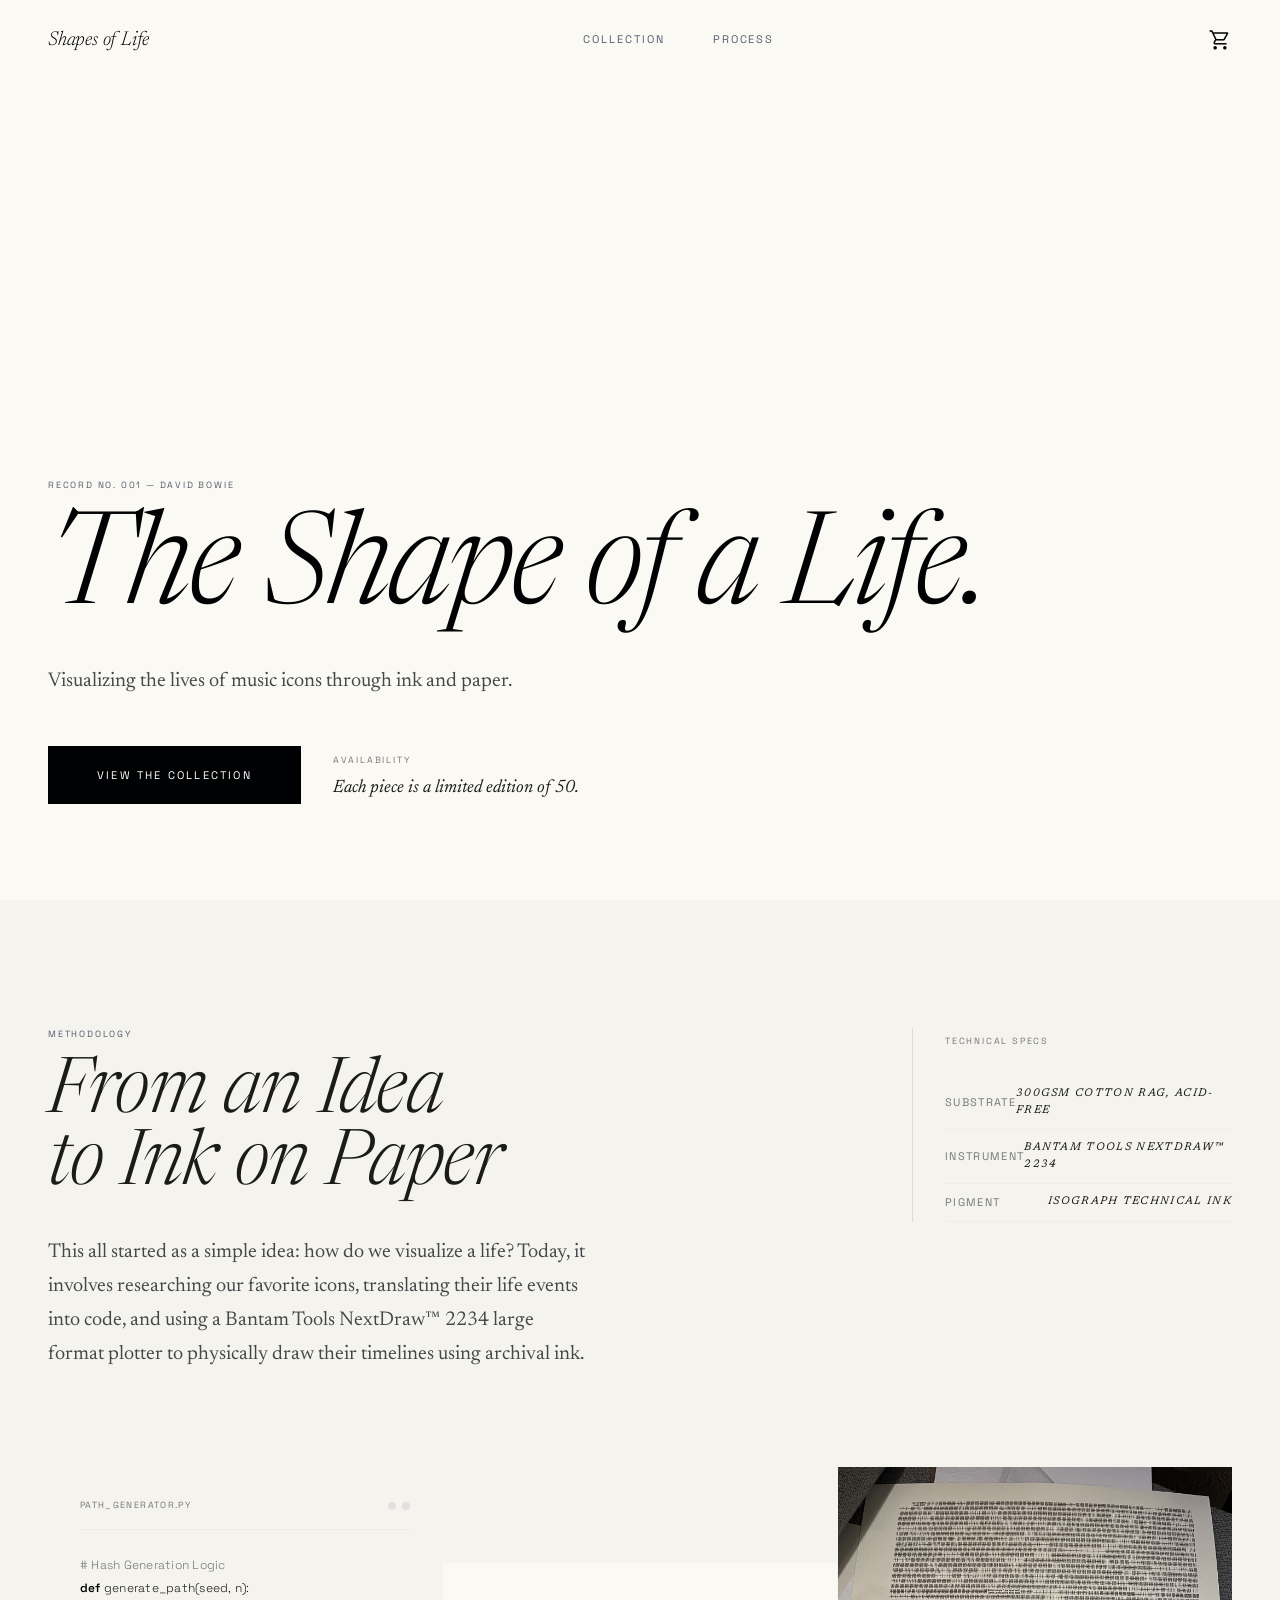
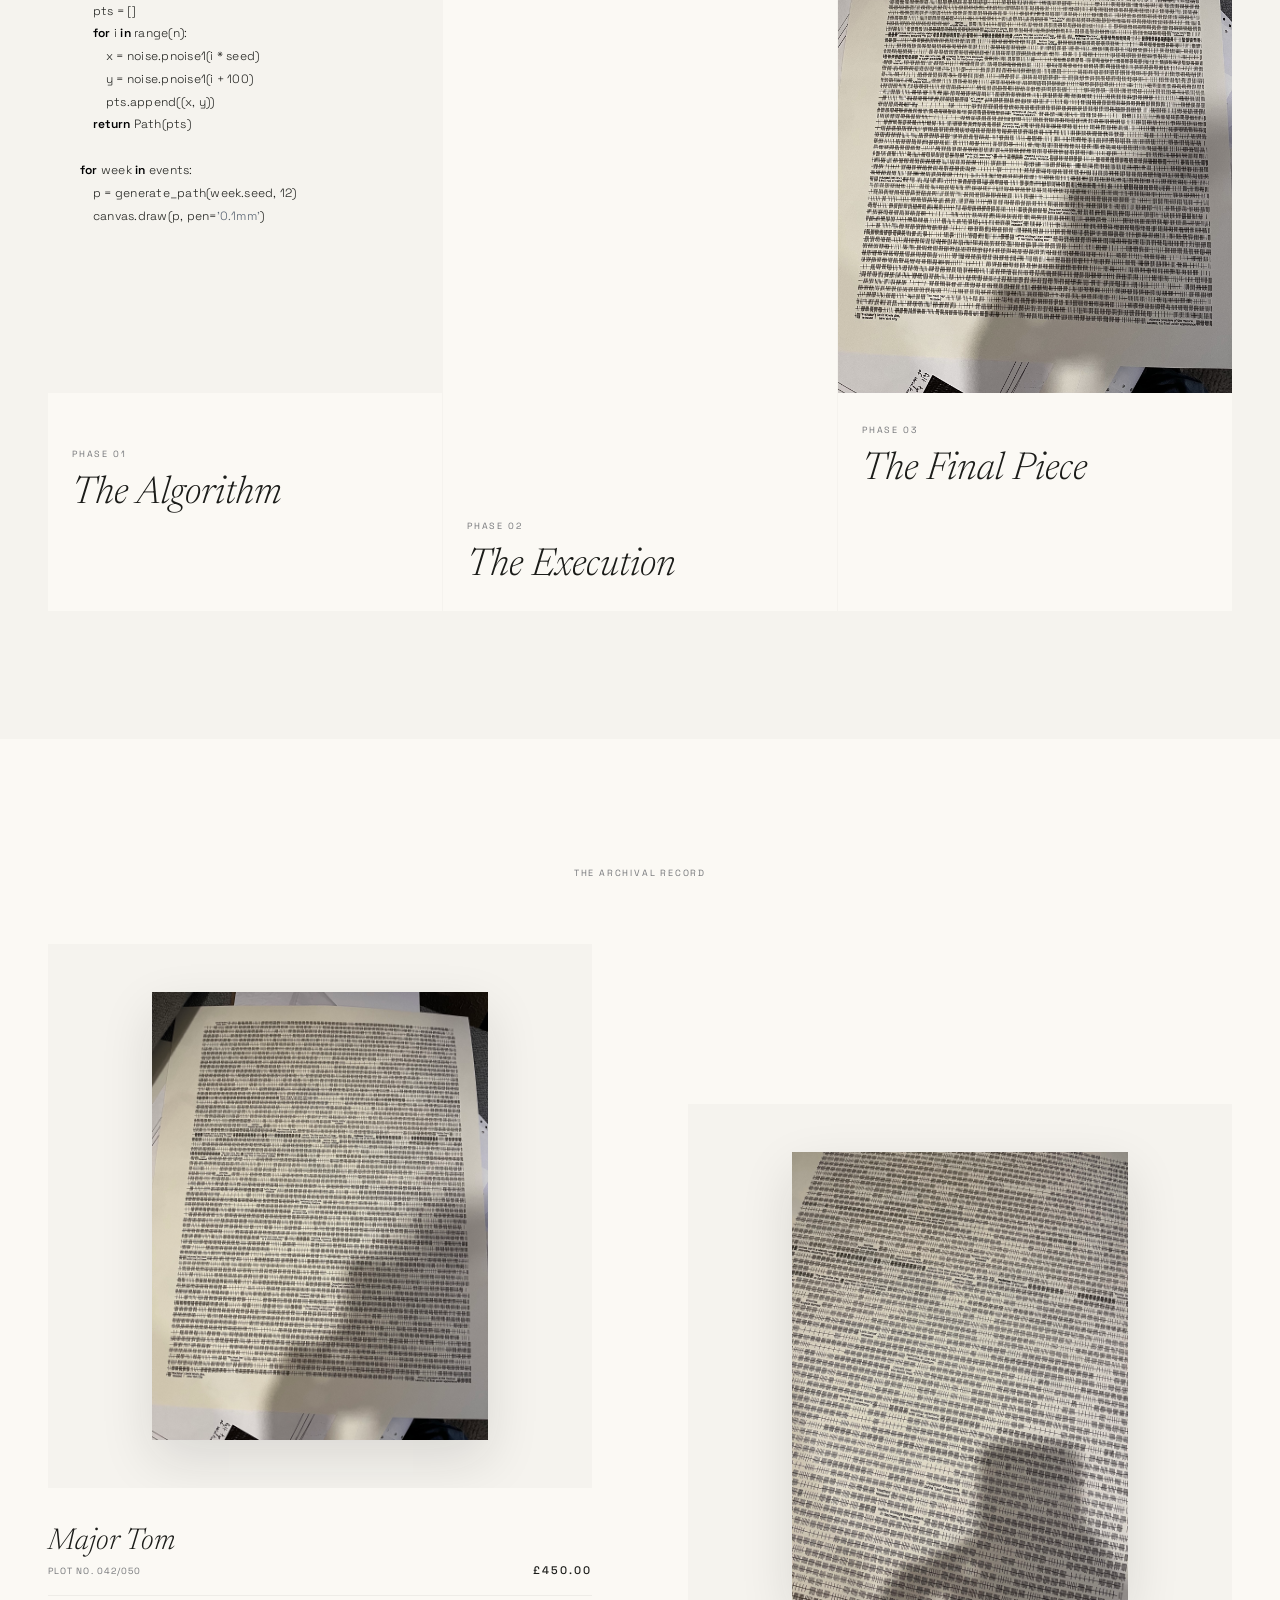
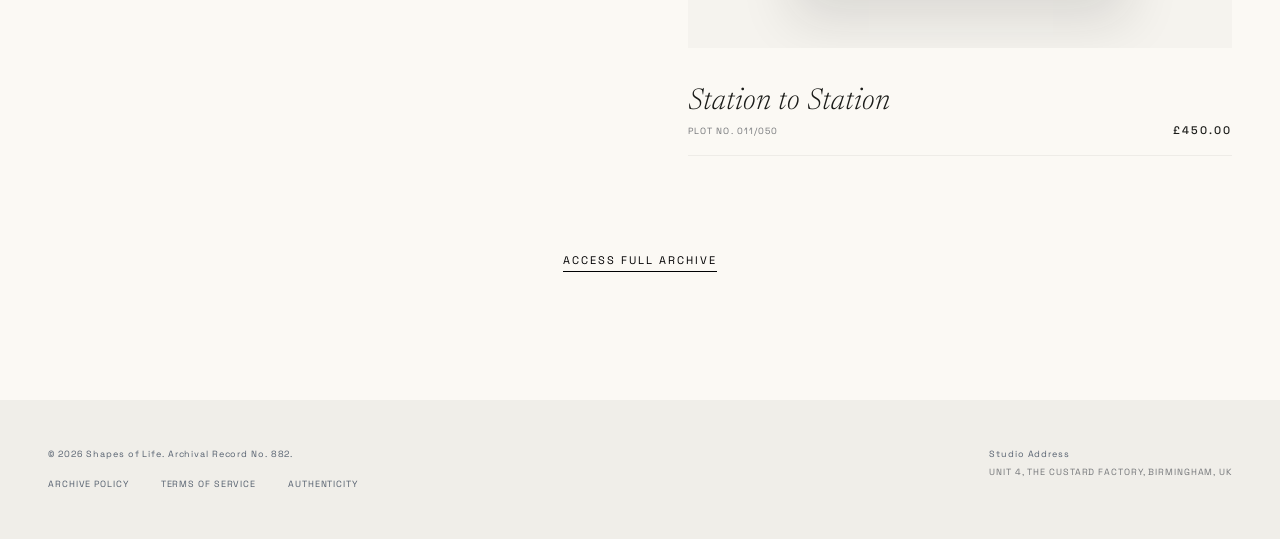
==== index.html @ 5cf831ca "Initial commit" ====
<!DOCTYPE html>
<html lang="en">

<head>
  <meta charset="UTF-8" />
  <meta name="viewport" content="width=device-width, initial-scale=1.0" />
  <title>Shapes of Life — Archival Pen Plotter Art</title>
  <meta name="description"
    content="Limited edition pen plotter art translating the lives of music icons into 29,000+ hand-plotted hash marks. David Bowie. Johnny Cash. And more." />
  <link rel="stylesheet" href="styles/index.css" />
  <style>
    /* ---- Hero ---- */
    .hero {
      position: relative;
      min-height: 100svh;
      display: flex;
      align-items: flex-end;
      overflow: hidden;
      padding-bottom: 6rem;
    }

    .hero__bg {
      position: absolute;
      inset: 0;
      z-index: 0;
    }

    .hero__bg img {
      width: 100%;
      height: 100%;
      object-fit: cover;
      object-position: center top;
      filter: grayscale(1) brightness(1.06);
      opacity: 0.88;
    }

    .hero__gradient {
      position: absolute;
      inset: 0;
      background: linear-gradient(to top, #fbf9f4 8%, rgba(251, 249, 244, 0.15) 60%, transparent 100%);
    }

    .hero__content {
      position: relative;
      z-index: 10;
      width: 100%;
      max-width: var(--max-width);
      margin: 0 auto;
      padding: 0 2rem;
    }

    @media (min-width: 768px) {
      .hero__content {
        padding: 0 3rem;
      }
    }

    .hero__kicker {
      color: var(--tint);
      margin-bottom: 1.5rem;
    }

    .hero__headline {
      color: var(--primary);
      width: 100%;
      margin-bottom: 2rem;
    }

    .hero__sub {
      max-width: 480px;
      margin-bottom: 3rem;
    }

    .hero__ctas {
      display: flex;
      flex-direction: column;
      gap: 2rem;
      align-items: flex-start;
    }

    @media (min-width: 640px) {
      .hero__ctas {
        flex-direction: row;
        align-items: center;
      }
    }

    .hero__availability .label-sm {
      color: var(--outline);
    }

    .hero__availability p {
      font-family: var(--font-headline);
      font-style: italic;
      font-size: 1.125rem;
      margin-top: 0.25rem;
    }

    /* ---- Process Section ---- */
    .process-section {
      padding: 8rem 2rem;
      background: var(--surface-low);
    }

    @media (min-width: 768px) {
      .process-section {
        padding: 8rem 3rem;
      }
    }

    .process-section__container {
      max-width: var(--max-width);
      margin: 0 auto;
    }

    .process-header {
      display: flex;
      flex-direction: column;
      gap: 3rem;
      margin-bottom: 6rem;
    }

    @media (min-width: 768px) {
      .process-header {
        flex-direction: row;
        justify-content: space-between;
        align-items: flex-start;
      }
    }

    .process-header__left {
      max-width: 540px;
    }

    .process-header__right {
      max-width: 320px;
      border-left: 1px solid rgba(117, 119, 122, 0.2);
      padding-left: 2rem;
    }

    .process-header__right .spec-table {
      margin-top: 1.5rem;
    }

    .process-phases {
      display: grid;
      grid-template-columns: 1fr;
      gap: 1px;
    }

    @media (min-width: 768px) {
      .process-phases {
        grid-template-columns: repeat(3, 1fr);
      }
    }

    .phase-card {
      background: var(--surface);
      overflow: hidden;
    }

    .phase-card:nth-child(2) {
      margin-top: 0;
    }

    @media (min-width: 768px) {
      .phase-card:nth-child(2) {
        margin-top: 6rem;
      }
    }

    .phase-card__img {
      aspect-ratio: 3 / 4;
      overflow: hidden;
    }

    .phase-card__img img {
      width: 100%;
      height: 100%;
      object-fit: cover;
      transition: transform 0.7s ease;
      filter: grayscale(1);
    }

    .phase-card:hover .phase-card__img img {
      transform: scale(1.04);
    }

    .phase-card__body {
      padding: 1.5rem;
    }

    /* ---- Gallery Teaser ---- */
    .gallery-section {
      padding: 8rem 2rem;
      background: var(--surface);
    }

    @media (min-width: 768px) {
      .gallery-section {
        padding: 8rem 3rem;
      }
    }

    .gallery-section__container {
      max-width: var(--max-width);
      margin: 0 auto;
      display: flex;
      flex-direction: column;
      align-items: center;
    }

    .gallery-kicker {
      color: var(--outline);
      margin-bottom: 4rem;
    }

    .gallery-grid {
      display: grid;
      grid-template-columns: 1fr;
      gap: 4rem;
      width: 100%;
    }

    @media (min-width: 768px) {
      .gallery-grid {
        grid-template-columns: repeat(2, 1fr);
        gap: 6rem;
      }
    }

    .gallery-item {
      display: flex;
      flex-direction: column;
      gap: 2rem;
    }

    .gallery-item:nth-child(2) {
      padding-top: 0;
    }

    @media (min-width: 768px) {
      .gallery-item:nth-child(2) {
        padding-top: 10rem;
      }
    }

    .gallery-item__matte {
      background: var(--surface-low);
      padding: 3rem;
      aspect-ratio: 1 / 1;
      display: flex;
      align-items: center;
      justify-content: center;
      overflow: hidden;
    }

    .gallery-item__matte img {
      max-width: 100%;
      max-height: 100%;
      object-fit: contain;
      box-shadow: 0 20px 50px rgba(27, 28, 25, 0.12);
      transition: transform 0.7s ease;
    }

    .gallery-item:hover .gallery-item__matte img {
      transform: scale(1.03);
    }

    .gallery-item__meta {
      display: flex;
      justify-content: space-between;
      align-items: flex-end;
      border-bottom: 1px solid rgba(117, 119, 122, 0.1);
      padding-bottom: 1rem;
    }

    .gallery-item__title {
      font-family: var(--font-headline);
      font-style: italic;
      font-size: 1.875rem;
      font-weight: 300;
    }

    .gallery-item__edition {
      font-family: var(--font-label);
      font-size: 0.5625rem;
      color: var(--outline);
      text-transform: uppercase;
      letter-spacing: 0.12em;
    }

    .gallery-cta {
      margin-top: 6rem;
    }
  </style>
</head>

<body>

  <!-- Navigation -->
  <nav class="nav" role="navigation" aria-label="Main navigation">
    <div class="nav__inner">
      <a href="index.html" class="nav__logo">Shapes of Life</a>
      <div class="nav__links">
        <a href="collection.html" class="nav__link">Collection</a>
        <a href="process.html" class="nav__link">Process</a>
      </div>
      <div class="nav__actions">
        <button class="nav__cart-btn" aria-label="Shopping cart">
          <span class="material-symbols-outlined">shopping_cart</span>
          <span class="nav__cart-count" aria-live="polite">0</span>
        </button>
        <button class="nav__hamburger" aria-label="Toggle menu" aria-expanded="false">
          <span></span><span></span><span></span>
        </button>
      </div>
    </div>
  </nav>

  <!-- Mobile Drawer -->
  <div class="nav__mobile-drawer" aria-hidden="true">
    <a href="collection.html" class="nav__link">Collection</a>
    <a href="process.html" class="nav__link">Process</a>
  </div>

  <main>

    <!-- HERO -->
    <section class="hero" aria-label="Hero">
      <div class="hero__bg">
        <video src="assets/videos/IMG_4499.mp4" autoplay loop muted playsinline
          style="width: 100%; height: 100%; object-fit: cover;"></video>
        <div class="hero__gradient"></div>
      </div>

      <div class="hero__content" data-fade>
        <p class="label-sm hero__kicker">Record No. 001 — David Bowie</p>
        <h1 class="display-lg hero__headline ink-bleed">
          The Shape of a Life.
        </h1>
        <p class="body-lg hero__sub">
          Visualizing the lives of music icons through ink and paper.
        </p>
        <div class="hero__ctas">
          <a href="collection.html" class="btn-primary">View the Collection</a>
          <div class="hero__availability">
            <span class="label-sm">Availability</span>
            <p>Each piece is a limited edition of 50.</p>
          </div>
        </div>
      </div>
    </section>

    <!-- PROCESS -->
    <section class="process-section archival-grid" aria-labelledby="process-heading">
      <div class="process-section__container">

        <div class="process-header">
          <div class="process-header__left" data-fade>
            <p class="label-sm" style="color:var(--tint);margin-bottom:1rem;">Methodology</p>
            <h2 id="process-heading" class="display-md" style="margin-bottom:2rem;">From an Idea<br />to Ink on Paper
            </h2>
            <p class="body-lg">
              This all started as a simple idea: how do we visualize a life? Today, it involves researching our favorite
              icons, translating their life events into code, and using a Bantam Tools NextDraw™ 2234 large format
              plotter to physically draw their timelines using archival ink.
            </p>
          </div>

          <div class="process-header__right" data-fade>
            <span class="label-sm" style="color:var(--outline);">Technical Specs</span>
            <ul class="spec-table">
              <li class="spec-row">
                <span class="spec-row__key">Substrate</span>
                <span class="spec-row__val" style="font-style:italic;font-family:var(--font-headline);">300gsm Cotton
                  Rag, Acid-Free</span>
              </li>
              <li class="spec-row">
                <span class="spec-row__key">Instrument</span>
                <span class="spec-row__val" style="font-style:italic;font-family:var(--font-headline);">Bantam Tools
                  NextDraw™ 2234</span>
              </li>
              <li class="spec-row">
                <span class="spec-row__key">Pigment</span>
                <span class="spec-row__val" style="font-style:italic;font-family:var(--font-headline);">Isograph
                  Technical Ink</span>
              </li>
            </ul>
          </div>
        </div>

        <!-- 3-phase staggered grid -->
        <div class="process-phases">
          <div class="phase-card" data-fade>
            <div class="phase-card__img code-block" style="border: none; margin-bottom: 1.5rem; height: auto; aspect-ratio: 3 / 4;">
              <div class="code-block__header">
                <span class="code-block__filename">path_generator.py</span>
                <div class="code-block__dots">
                  <div class="code-block__dot"></div>
                  <div class="code-block__dot"></div>
                </div>
              </div>
              <pre><span class="cm"># Hash Generation Logic</span>
<span class="kw">def</span> generate_path(seed, n):
    pts = []
    <span class="kw">for</span> i <span class="kw">in</span> range(n):
        x = noise.pnoise1(i * seed)
        y = noise.pnoise1(i + 100)
        pts.append((x, y))
    <span class="kw">return</span> Path(pts)

<span class="kw">for</span> week <span class="kw">in</span> events:
    p = generate_path(week.seed, 12)
    canvas.draw(p, pen=<span class="st">'0.1mm'</span>)</pre>
            </div>
            <div class="phase-card__body">
              <span class="label-sm" style="color:var(--outline);">Phase 01</span>
              <h3 class="headline" style="margin-top:0.5rem;">The Algorithm</h3>
            </div>
          </div>

          <div class="phase-card" data-fade>
            <div class="phase-card__img">
              <video src="assets/videos/IMG_4496.mp4" autoplay loop muted playsinline
                style="width: 100%; height: 100%; object-fit: cover;"></video>
            </div>
            <div class="phase-card__body">
              <span class="label-sm" style="color:var(--outline);">Phase 02</span>
              <h3 class="headline" style="margin-top:0.5rem;">The Execution</h3>
            </div>
          </div>

          <div class="phase-card" data-fade>
            <div class="phase-card__img">
              <img src="assets/images/IMG_4534.jpg" alt="Finished pen plotter artwork in a gallery setting"
                style="filter:grayscale(0.2);" />
            </div>
            <div class="phase-card__body">
              <span class="label-sm" style="color:var(--outline);">Phase 03</span>
              <h3 class="headline" style="margin-top:0.5rem;">The Final Piece</h3>
            </div>
          </div>
        </div>
      </div>
    </section>

    <!-- GALLERY TEASER -->
    <section class="gallery-section" id="collection" aria-labelledby="gallery-heading">
      <div class="gallery-section__container">
        <p class="label-sm gallery-kicker">The Archival Record</p>

        <div class="gallery-grid">
          <div class="gallery-item" data-fade>
            <a href="detail.html" class="gallery-item__matte">
              <img src="assets/images/IMG_4534.jpg" alt="David Bowie pen plot artwork — Major Tom edition" />
            </a>
            <div class="gallery-item__meta">
              <div>
                <h3 class="gallery-item__title">Major Tom</h3>
                <p class="gallery-item__edition">Plot No. 042/050</p>
              </div>
              <span class="label-md">£450.00</span>
            </div>
          </div>

          <div class="gallery-item" data-fade>
            <a href="detail.html" class="gallery-item__matte">
              <img src="assets/images/IMG_4536.jpg" alt="Johnny Cash pen plot artwork — Station to Station" />
            </a>
            <div class="gallery-item__meta">
              <div>
                <h3 class="gallery-item__title">Station to Station</h3>
                <p class="gallery-item__edition">Plot No. 011/050</p>
              </div>
              <span class="label-md">£450.00</span>
            </div>
          </div>
        </div>

        <a href="collection.html" class="btn-tertiary gallery-cta">Access Full Archive</a>
      </div>
    </section>

  </main>

  <!-- FOOTER -->
  <footer class="footer" role="contentinfo">
    <div>
      <p class="footer__copy">© 2026 Shapes of Life. Archival Record No. 882.</p>
      <div class="footer__links" style="margin-top:1rem;">
        <a href="#" class="footer__link">Archive Policy</a>
        <a href="#" class="footer__link">Terms of Service</a>
        <a href="#" class="footer__link">Authenticity</a>
      </div>
    </div>
    <div>
      <p class="footer__copy" style="margin-bottom:0.25rem;">Studio Address</p>
      <p class="footer__address">Unit 4, The Custard Factory, Birmingham, UK</p>
    </div>
  </footer>

  <script src="scripts/main.js"></script>
</body>

</html>
---- styles/index.css ----
/* ====================================================
   SHAPES OF LIFE — Design System
   "Archival Modern" by Stitch
   ==================================================== */

@import url('https://fonts.googleapis.com/css2?family=Newsreader:ital,opsz,wght@0,6..72,200..800;1,6..72,200..800&family=Space+Grotesk:wght@300..700&display=swap');
@import url('https://fonts.googleapis.com/css2?family=Material+Symbols+Outlined:wght,FILL@100..700,0..1&display=swap');

/* ---- Custom Properties (Design Tokens) ---- */
:root {
  /* Surfaces */
  --surface:               #fbf9f4;
  --surface-low:           #f5f3ee;
  --surface-container:     #f0eee9;
  --surface-container-high:#eae8e3;
  --surface-container-highest: #e4e2dd;
  --surface-dim:           #dbdad5;
  --surface-bright:        #fbf9f4;

  /* Ink */
  --primary:               #000102;
  --primary-container:     #111d29;
  --on-primary:            #ffffff;

  /* Secondary / Outline */
  --outline:               #75777a;
  --outline-variant:       #c5c6ca;
  --on-surface:            #1b1c19;
  --on-surface-variant:    #44474a;

  /* Accent / Tint */
  --tint:                  #545f6e;

  /* Error */
  --error:                 #ba1a1a;

  /* Typography */
  --font-headline: 'Newsreader', Georgia, serif;
  --font-label:    'Space Grotesk', monospace;

  /* Spacing */
  --max-width: 1440px;
  --nav-height: 80px;
}

/* ---- Reset ---- */
*, *::before, *::after {
  box-sizing: border-box;
  margin: 0;
  padding: 0;
}

html {
  -webkit-font-smoothing: antialiased;
  scroll-behavior: smooth;
}

body {
  background-color: var(--surface);
  color: var(--on-surface);
  font-family: var(--font-headline);
  font-size: 16px;
  line-height: 1.5;
}

img {
  display: block;
  max-width: 100%;
}

a {
  color: inherit;
  text-decoration: none;
}

button {
  font-family: inherit;
  cursor: pointer;
  border: none;
  background: none;
}

/* ---- Selection ---- */
::selection {
  background-color: var(--primary);
  color: var(--on-primary);
}

/* ---- Material Symbols ---- */
.material-symbols-outlined {
  font-variation-settings: 'FILL' 0, 'wght' 300, 'GRAD' 0, 'opsz' 24;
  vertical-align: middle;
}

/* ============================================================
   TYPOGRAPHY
   ============================================================ */

/* Headline scale — Newsreader */
.display-lg {
  font-family: var(--font-headline);
  font-style: italic;
  font-size: clamp(4rem, 10vw, 9rem);
  font-weight: 300;
  line-height: 0.9;
  letter-spacing: -0.02em;
}

.display-md {
  font-family: var(--font-headline);
  font-style: italic;
  font-size: clamp(3rem, 6vw, 5rem);
  font-weight: 300;
  line-height: 0.95;
  letter-spacing: -0.01em;
}

.display-sm {
  font-family: var(--font-headline);
  font-style: italic;
  font-size: clamp(2rem, 4vw, 3.5rem);
  font-weight: 300;
  line-height: 1.05;
}

.headline {
  font-family: var(--font-headline);
  font-style: italic;
  font-size: clamp(1.5rem, 3vw, 2.5rem);
  font-weight: 300;
  line-height: 1.1;
}

.body-lg {
  font-family: var(--font-headline);
  font-size: 1.25rem;
  line-height: 1.7;
  color: var(--on-surface-variant);
}

.body-md {
  font-family: var(--font-headline);
  font-size: 1rem;
  line-height: 1.65;
  color: var(--on-surface-variant);
}

/* Label scale — Space Grotesk */
.label-lg {
  font-family: var(--font-label);
  font-size: 0.75rem;
  text-transform: uppercase;
  letter-spacing: 0.15em;
  font-weight: 500;
}

.label-md {
  font-family: var(--font-label);
  font-size: 0.6875rem;
  text-transform: uppercase;
  letter-spacing: 0.18em;
  font-weight: 500;
}

.label-sm {
  font-family: var(--font-label);
  font-size: 0.5625rem;
  text-transform: uppercase;
  letter-spacing: 0.2em;
  font-weight: 400;
}

/* ============================================================
   LAYOUT UTILITIES
   ============================================================ */

.container {
  width: 100%;
  max-width: var(--max-width);
  margin-left: auto;
  margin-right: auto;
  padding-left: 2rem;
  padding-right: 2rem;
}

@media (min-width: 768px) {
  .container {
    padding-left: 3rem;
    padding-right: 3rem;
  }
}

.grid-12 {
  display: grid;
  grid-template-columns: repeat(12, 1fr);
  gap: 2rem;
}

/* ============================================================
   NAVIGATION
   ============================================================ */

.nav {
  position: fixed;
  top: 0;
  left: 0;
  right: 0;
  z-index: 100;
  background: rgba(251, 249, 244, 0.88);
  backdrop-filter: blur(24px);
  -webkit-backdrop-filter: blur(24px);
  height: var(--nav-height);
  display: flex;
  align-items: center;
}

.nav__inner {
  display: flex;
  align-items: center;
  justify-content: space-between;
  width: 100%;
  max-width: var(--max-width);
  margin: 0 auto;
  padding: 0 2rem;
}

@media (min-width: 768px) {
  .nav__inner { padding: 0 3rem; }
}

.nav__logo {
  font-family: var(--font-headline);
  font-style: italic;
  font-size: 1.25rem;
  font-weight: 300;
  color: var(--primary);
  letter-spacing: -0.01em;
}

.nav__links {
  display: none;
  align-items: center;
  gap: 3rem;
}

@media (min-width: 768px) {
  .nav__links { display: flex; }
}

.nav__link {
  font-family: var(--font-label);
  font-size: 0.6875rem;
  text-transform: uppercase;
  letter-spacing: 0.18em;
  color: var(--tint);
  transition: color 0.25s ease;
  padding-bottom: 2px;
}

.nav__link:hover,
.nav__link.is-active {
  color: var(--primary);
}

.nav__link.is-active {
  border-bottom: 1px solid var(--primary);
}

.nav__actions {
  display: flex;
  align-items: center;
  gap: 1.5rem;
}

.nav__cart-btn {
  color: var(--primary);
  display: flex;
  align-items: center;
  position: relative;
  transition: opacity 0.2s;
}

.nav__cart-btn:hover { opacity: 0.6; }

.nav__cart-count {
  position: absolute;
  top: -6px;
  right: -8px;
  background: var(--primary);
  color: var(--on-primary);
  font-family: var(--font-label);
  font-size: 0.5rem;
  letter-spacing: 0;
  width: 14px;
  height: 14px;
  border-radius: 50%;
  display: flex;
  align-items: center;
  justify-content: center;
  opacity: 0;
  transition: opacity 0.2s;
}

.nav__cart-count.is-visible { opacity: 1; }

/* Mobile hamburger */
.nav__hamburger {
  display: flex;
  flex-direction: column;
  gap: 5px;
  width: 22px;
  cursor: pointer;
}

.nav__hamburger span {
  display: block;
  height: 1px;
  background: var(--primary);
  transition: transform 0.3s, opacity 0.3s;
}

@media (min-width: 768px) {
  .nav__hamburger { display: none; }
}

.nav__hamburger.is-open span:nth-child(1) { transform: translateY(6px) rotate(45deg); }
.nav__hamburger.is-open span:nth-child(2) { opacity: 0; }
.nav__hamburger.is-open span:nth-child(3) { transform: translateY(-6px) rotate(-45deg); }

/* Mobile drawer */
.nav__mobile-drawer {
  position: fixed;
  top: var(--nav-height);
  left: 0;
  right: 0;
  background: var(--surface);
  padding: 2rem 2rem 3rem;
  display: none;
  flex-direction: column;
  gap: 2rem;
  z-index: 99;
  border-top: 1px solid rgba(197, 198, 202, 0.3);
}

.nav__mobile-drawer.is-open { display: flex; }

.nav__mobile-drawer .nav__link {
  font-size: 0.875rem;
  letter-spacing: 0.15em;
}

/* ============================================================
   BUTTONS
   ============================================================ */

/* Primary — solid ink */
.btn-primary {
  display: inline-flex;
  align-items: center;
  justify-content: center;
  background: var(--primary);
  color: var(--on-primary);
  font-family: var(--font-label);
  font-size: 0.6875rem;
  text-transform: uppercase;
  letter-spacing: 0.2em;
  padding: 1.25rem 3rem;
  border-radius: 0;
  transition: background 0.2s, opacity 0.2s;
  cursor: pointer;
  border: 1px solid transparent;
}

.btn-primary:hover { opacity: 0.88; }

/* Secondary — ghost */
.btn-secondary {
  display: inline-flex;
  align-items: center;
  justify-content: center;
  background: transparent;
  color: var(--primary);
  font-family: var(--font-label);
  font-size: 0.6875rem;
  text-transform: uppercase;
  letter-spacing: 0.2em;
  padding: 1.25rem 3rem;
  border-radius: 0;
  border: 1px solid rgba(197, 198, 202, 0.4);
  transition: border-color 0.25s;
  cursor: pointer;
}

.btn-secondary:hover { border-color: var(--primary); }

/* Tertiary — text underline */
.btn-tertiary {
  display: inline-flex;
  align-items: center;
  font-family: var(--font-label);
  font-size: 0.6875rem;
  text-transform: uppercase;
  letter-spacing: 0.18em;
  color: var(--primary);
  border-bottom: 1px solid var(--primary);
  padding-bottom: 3px;
  transition: opacity 0.2s;
}

.btn-tertiary:hover { opacity: 0.5; }

/* ============================================================
   ARCHIVAL DOT GRID BACKGROUND
   ============================================================ */

.archival-grid {
  background-image: radial-gradient(circle, rgba(117, 119, 122, 0.4) 0.6px, transparent 0.6px);
  background-size: 40px 40px;
}

/* ============================================================
   CURATOR'S CHIP
   ============================================================ */

.chip {
  display: inline-block;
  background: var(--surface-container-high);
  font-family: var(--font-label);
  font-size: 0.5625rem;
  text-transform: uppercase;
  letter-spacing: 0.15em;
  padding: 0.3rem 0.75rem;
  border-radius: 0;
}

/* ============================================================
   FOOTER
   ============================================================ */

.footer {
  background: var(--surface-container);
  padding: 3rem 2rem;
  display: flex;
  flex-direction: column;
  gap: 2rem;
}

@media (min-width: 768px) {
  .footer {
    flex-direction: row;
    justify-content: space-between;
    align-items: flex-start;
    padding: 3rem;
  }
}

.footer__copy {
  font-family: var(--font-label);
  font-size: 0.5625rem;
  color: var(--tint);
  letter-spacing: 0.1em;
}

.footer__links {
  display: flex;
  gap: 2rem;
  flex-wrap: wrap;
}

.footer__link {
  font-family: var(--font-label);
  font-size: 0.5625rem;
  text-transform: uppercase;
  letter-spacing: 0.1em;
  color: var(--tint);
  transition: color 0.2s;
}

.footer__link:hover { color: var(--primary); }

.footer__address {
  font-family: var(--font-label);
  font-size: 0.5625rem;
  text-transform: uppercase;
  letter-spacing: 0.1em;
  color: var(--outline);
}

/* ============================================================
   CARDS — Product / Art
   ============================================================ */

.art-card {
  display: flex;
  flex-direction: column;
}

.art-card__matte {
  background: var(--surface-low);
  overflow: hidden;
  margin-bottom: 1.5rem;
  position: relative;
}

.art-card__img {
  width: 100%;
  height: 100%;
  object-fit: cover;
  object-position: center;
  transition: transform 0.7s ease;
  mix-blend-mode: multiply;
  opacity: 0.9;
}

.art-card:hover .art-card__img { transform: scale(1.02); }

.art-card__badge {
  position: absolute;
  top: 1rem;
  right: 1rem;
  background: var(--surface);
  padding: 0.25rem 0.75rem;
  font-family: var(--font-label);
  font-size: 0.5625rem;
  text-transform: uppercase;
  letter-spacing: 0.12em;
}

.art-card__meta {
  display: flex;
  justify-content: space-between;
  align-items: baseline;
  margin-bottom: 1rem;
}

.art-card__title {
  font-family: var(--font-headline);
  font-style: italic;
  font-size: 1.875rem;
  font-weight: 300;
}

.art-card__dates {
  font-family: var(--font-label);
  font-size: 0.5625rem;
  color: var(--outline);
}

.art-card__divider {
  height: 1px;
  background: rgba(117, 119, 122, 0.12);
  margin-bottom: 1rem;
}

.art-card__footer {
  display: flex;
  justify-content: space-between;
  align-items: center;
}

.art-card__edition {
  font-family: var(--font-label);
  font-size: 0.5625rem;
  text-transform: uppercase;
  letter-spacing: 0.15em;
  color: var(--on-surface-variant);
}

.art-card__acquire {
  font-family: var(--font-label);
  font-size: 0.5625rem;
  text-transform: uppercase;
  letter-spacing: 0.15em;
  text-decoration: underline;
  text-underline-offset: 4px;
  color: var(--primary);
  transition: opacity 0.2s;
}

.art-card__acquire:hover { opacity: 0.5; }

/* Upcoming / placeholder card */
.art-card--upcoming .art-card__matte {
  border: 1px dashed var(--outline-variant);
  display: flex;
  align-items: center;
  justify-content: center;
  background: var(--surface-container);
}

.art-card--upcoming .art-card__meta,
.art-card--upcoming .art-card__footer {
  opacity: 0.3;
}

/* ============================================================
   SPEC TABLE
   ============================================================ */

.spec-table {
  list-style: none;
  display: flex;
  flex-direction: column;
  gap: 0;
}

.spec-row {
  display: flex;
  justify-content: space-between;
  align-items: center;
  font-family: var(--font-label);
  font-size: 0.6875rem;
  text-transform: uppercase;
  letter-spacing: 0.12em;
  padding: 0.625rem 0;
  border-bottom: 1px solid rgba(197, 198, 202, 0.15);
}

.spec-row__key { color: var(--outline); }
.spec-row__val { color: var(--on-surface); }

/* ============================================================
   ACQUISITION CARD (sidebar)
   ============================================================ */

.acquisition-card {
  background: var(--surface-container);
  padding: 2.5rem;
}

.acquisition-card__price {
  font-family: var(--font-headline);
  font-style: italic;
  font-size: 2.5rem;
  margin-top: 0.5rem;
  margin-bottom: 1rem;
}

.acquisition-card__label {
  font-family: var(--font-label);
  font-size: 0.5625rem;
  text-transform: uppercase;
  letter-spacing: 0.18em;
  color: var(--outline);
}

.acquisition-card__desc {
  font-family: var(--font-headline);
  font-size: 0.9375rem;
  line-height: 1.65;
  color: var(--on-surface-variant);
  margin-bottom: 1.5rem;
}

.acquisition-card__divider {
  height: 1px;
  background: rgba(197, 198, 202, 0.2);
  margin: 1.5rem 0;
}

.acquisition-card__signed {
  display: flex;
  align-items: center;
  gap: 0.5rem;
  font-family: var(--font-label);
  font-size: 0.5625rem;
  text-transform: uppercase;
  letter-spacing: 0.15em;
}

/* ============================================================
   CODE BLOCK
   ============================================================ */

.code-block {
  background: var(--surface-low);
  border: 1px solid rgba(197, 198, 202, 0.25);
  padding: 2rem;
}

.code-block__header {
  display: flex;
  justify-content: space-between;
  align-items: center;
  border-bottom: 1px solid rgba(197, 198, 202, 0.2);
  padding-bottom: 1rem;
  margin-bottom: 1.5rem;
}

.code-block__filename {
  font-family: var(--font-label);
  font-size: 0.5625rem;
  text-transform: uppercase;
  letter-spacing: 0.15em;
  color: var(--outline);
}

.code-block__dots {
  display: flex;
  gap: 6px;
}

.code-block__dot {
  width: 8px;
  height: 8px;
  border-radius: 50%;
  background: var(--outline-variant);
  opacity: 0.4;
}

.code-block pre {
  font-family: var(--font-label);
  font-size: 0.75rem;
  line-height: 1.9;
  overflow-x: auto;
  color: var(--on-surface);
  font-weight: 300;
  letter-spacing: 0.02em;
}

.code-block .kw { color: var(--primary); font-weight: 600; }
.code-block .cm { color: var(--outline); }
.code-block .st { color: var(--tint); }

/* ============================================================
   PROCESS STEP
   ============================================================ */

.process-step {
  font-family: var(--font-label);
  font-size: 0.5625rem;
  text-transform: uppercase;
  letter-spacing: 0.25em;
  color: var(--outline);
  display: block;
  margin-bottom: 1rem;
}

.process-step__title {
  font-family: var(--font-headline);
  font-style: italic;
  font-size: 2.5rem;
  font-weight: 300;
  margin-bottom: 1.5rem;
}

.process-step__body {
  font-family: var(--font-headline);
  font-size: 1.0625rem;
  line-height: 1.75;
  color: var(--on-surface-variant);
}

/* ============================================================
   UTILITY HELPERS
   ============================================================ */

.visually-hidden {
  position: absolute;
  width: 1px;
  height: 1px;
  padding: 0;
  margin: -1px;
  overflow: hidden;
  clip: rect(0, 0, 0, 0);
  border: 0;
}

.ink-bleed {
  text-shadow: 0 0 1px rgba(0, 1, 2, 0.08);
}

.tonal-bg--low { background: var(--surface-low); }
.tonal-bg--container { background: var(--surface-container); }
.tonal-bg--high { background: var(--surface-container-high); }
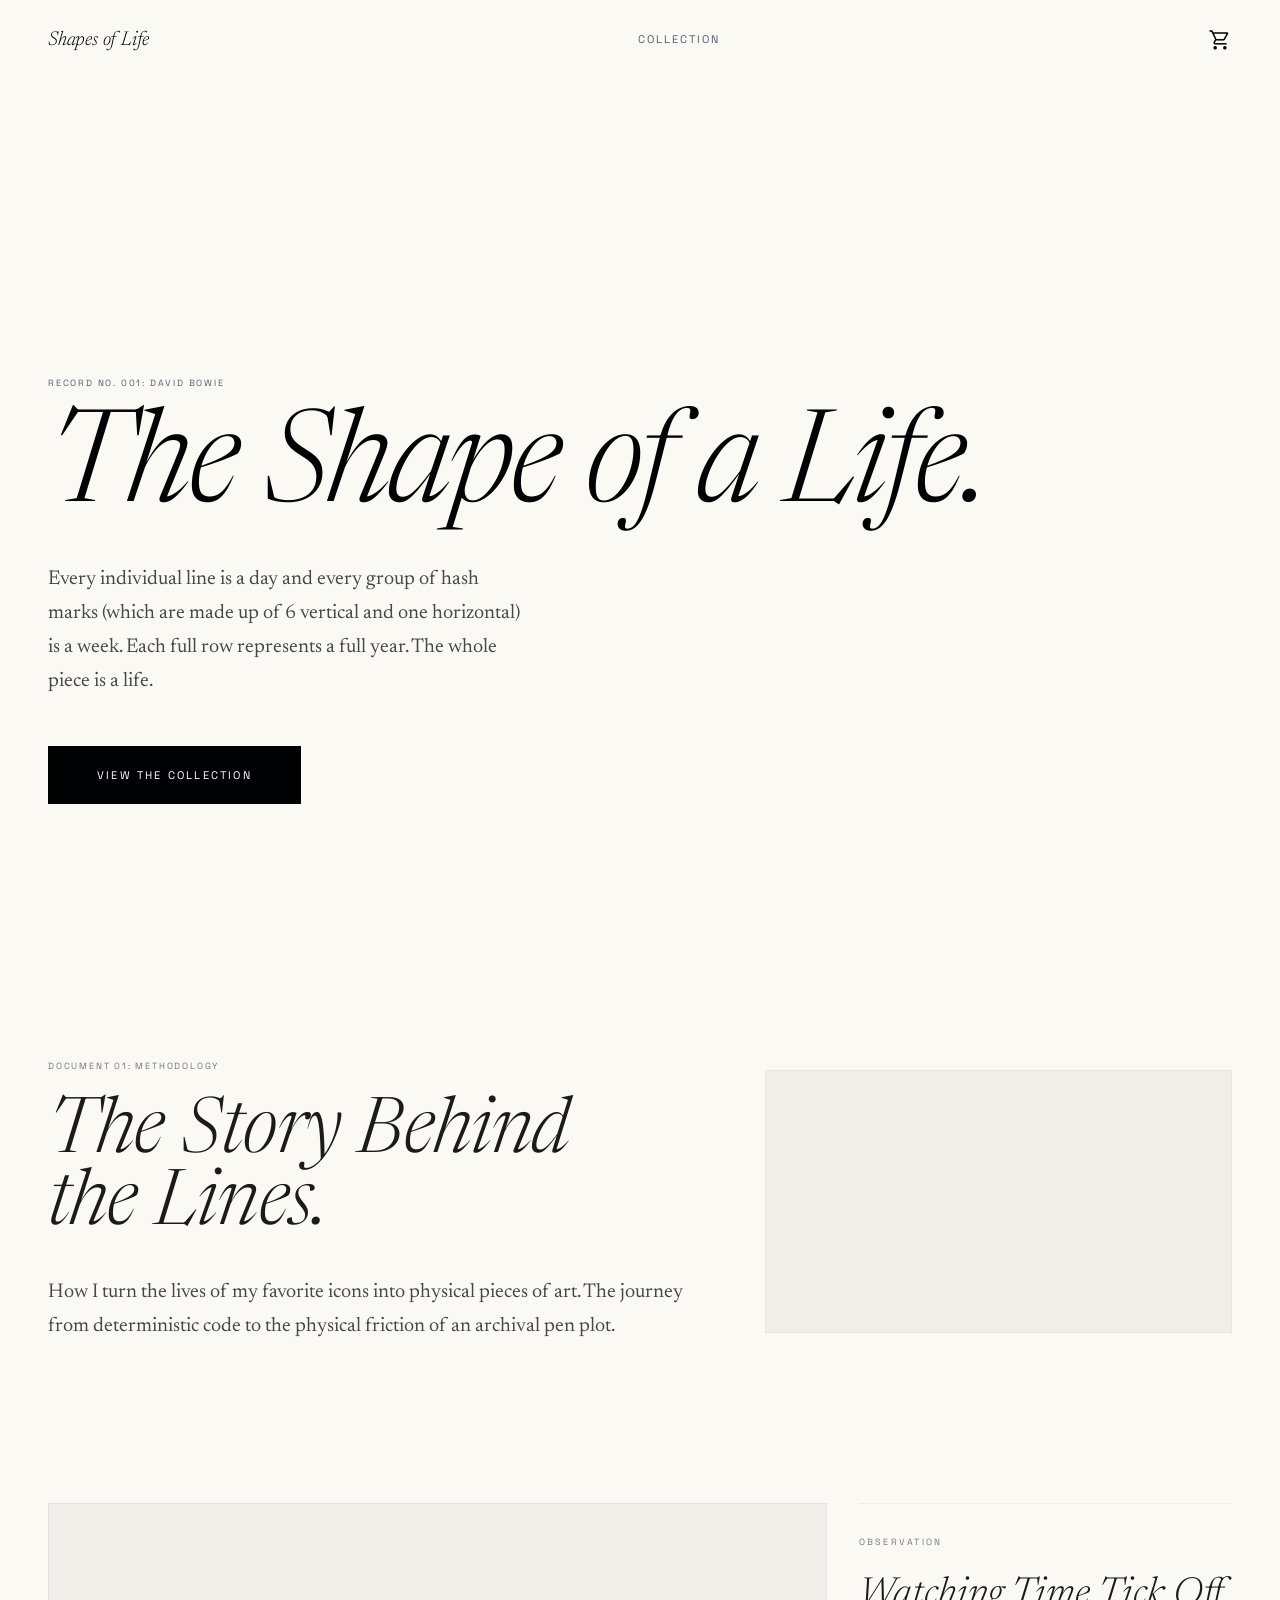
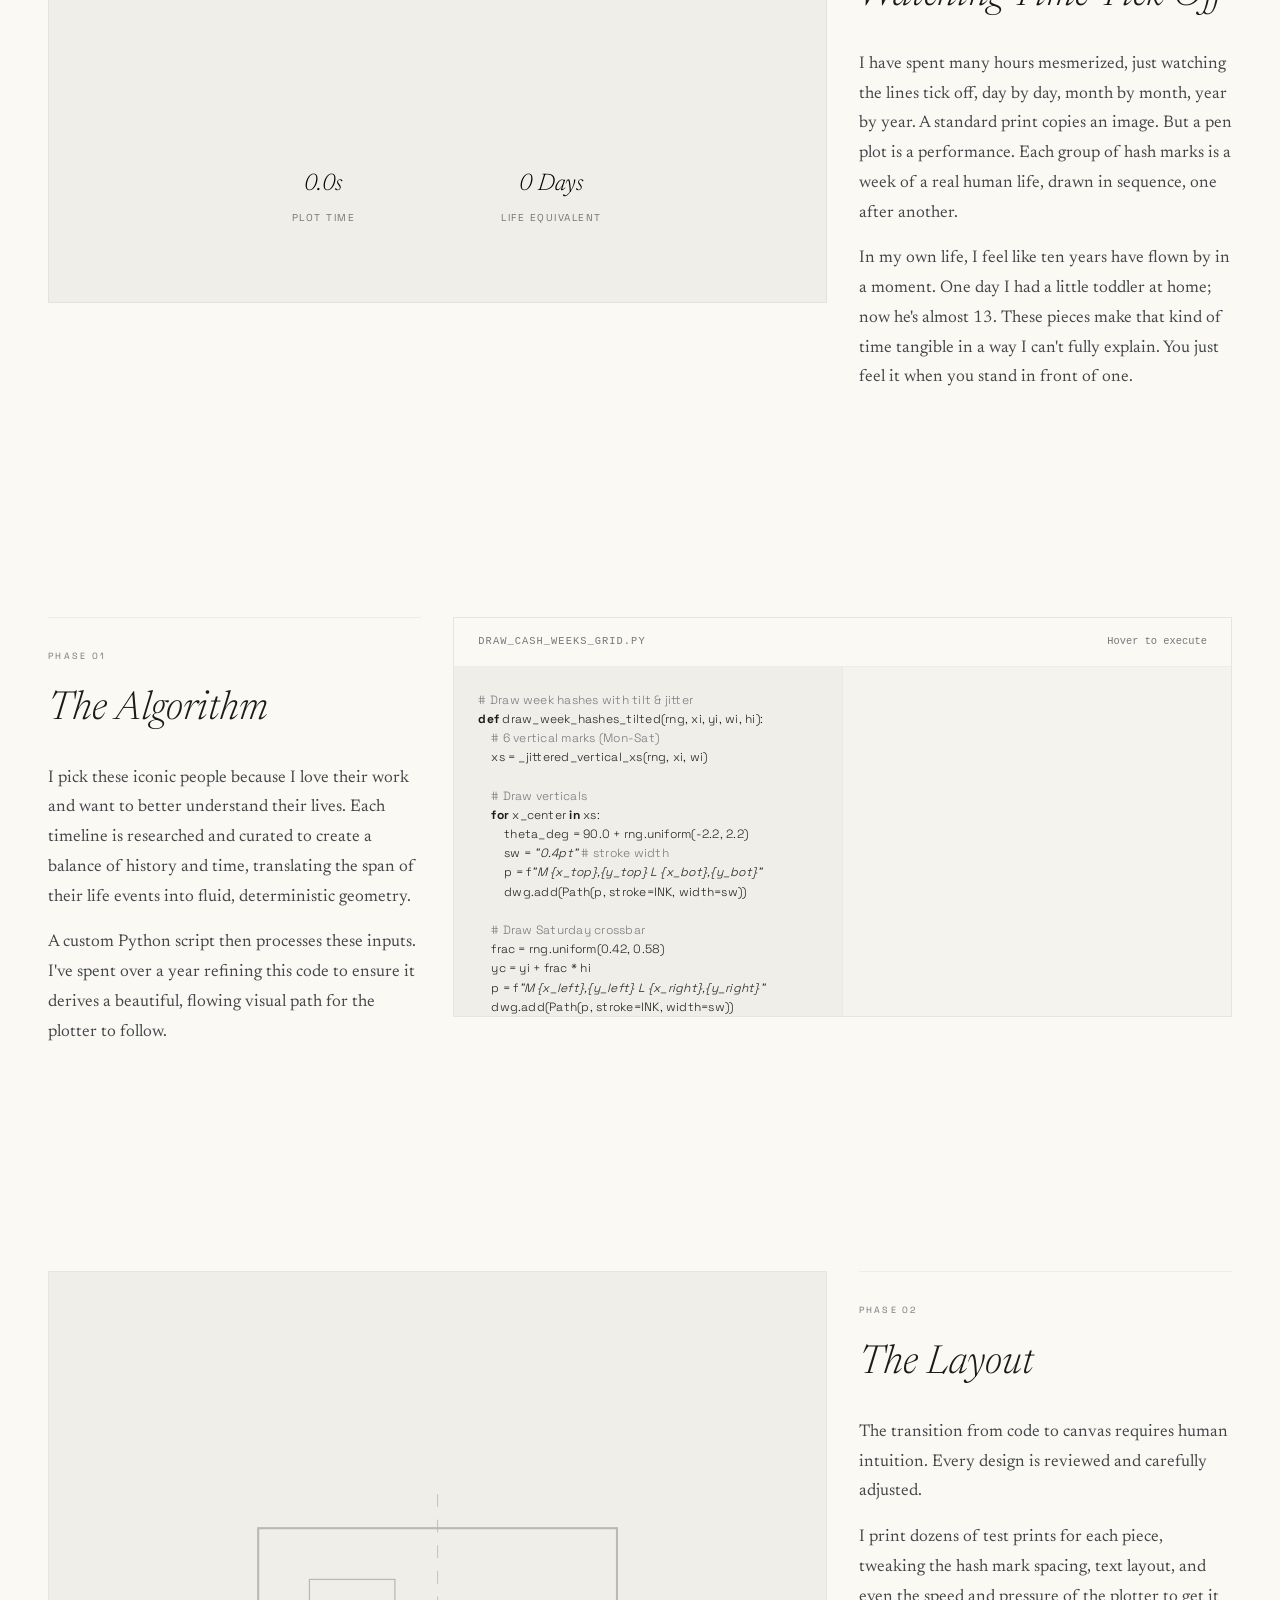
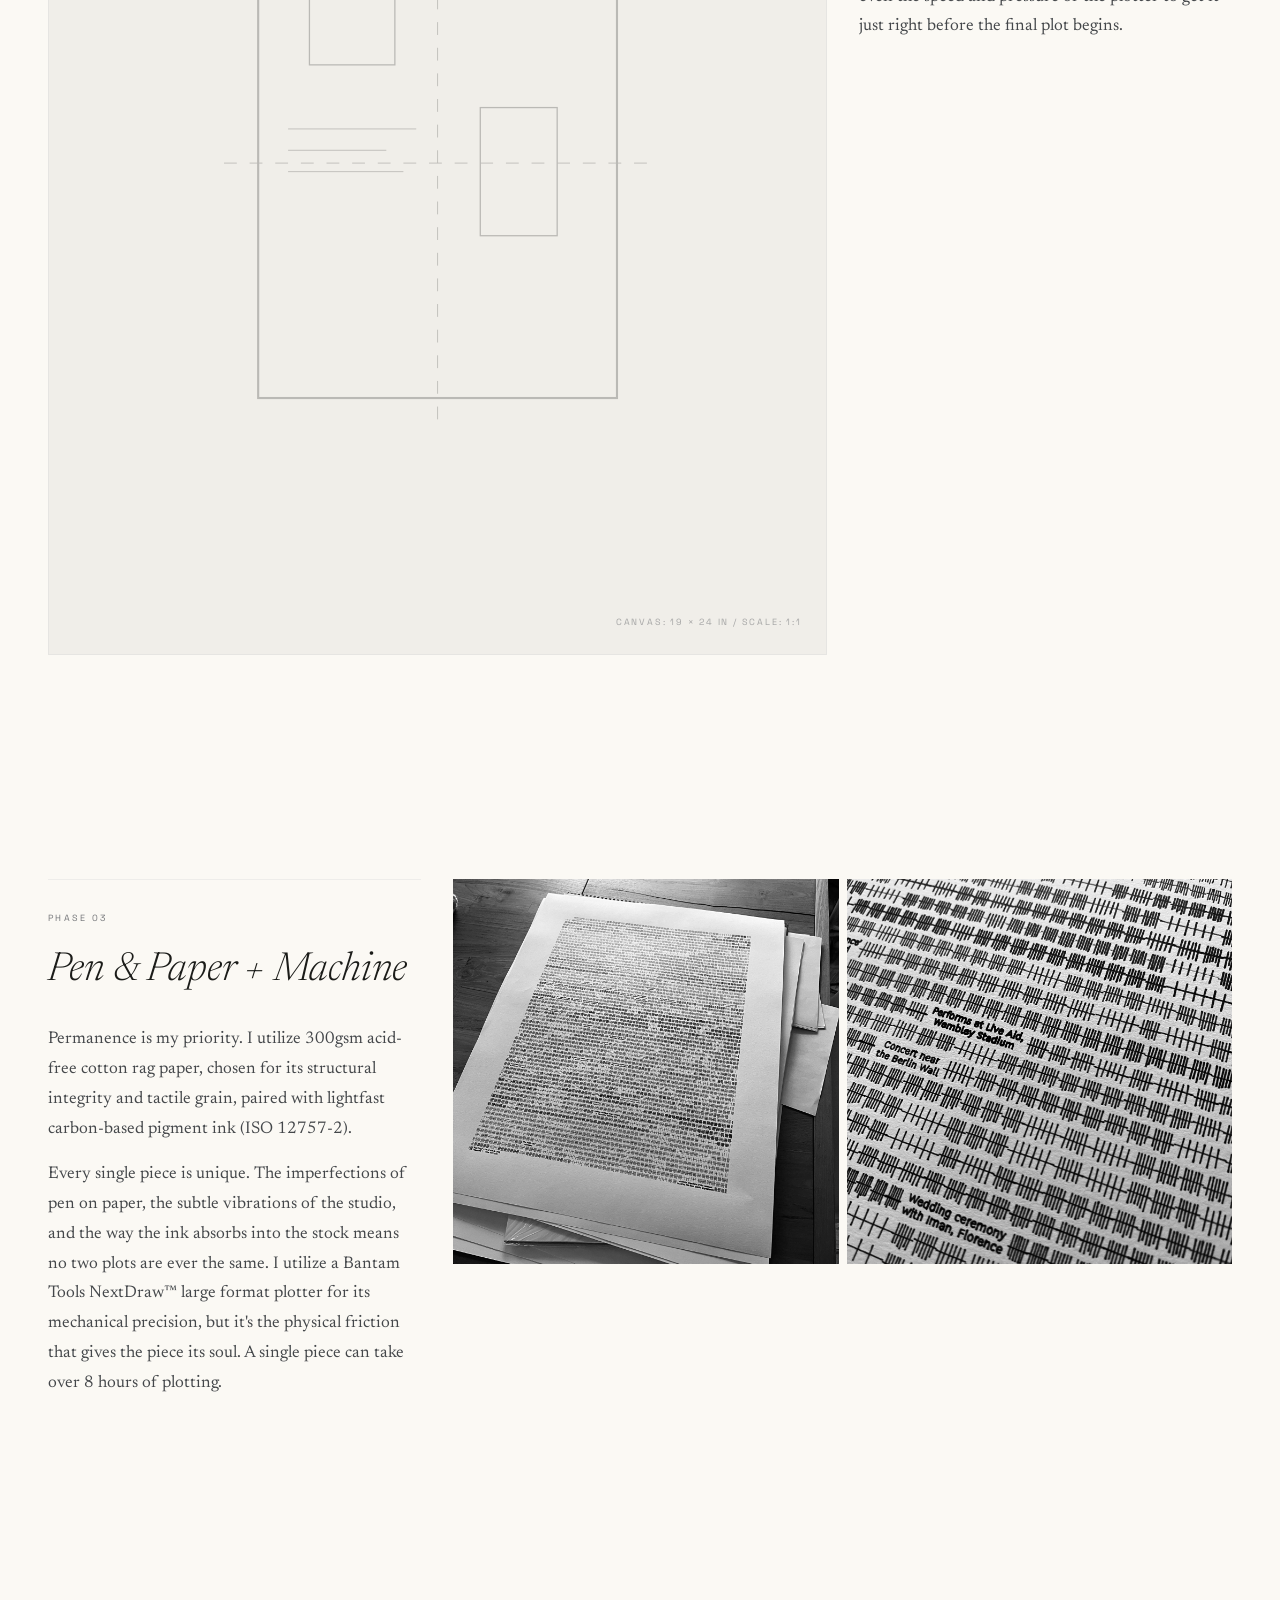
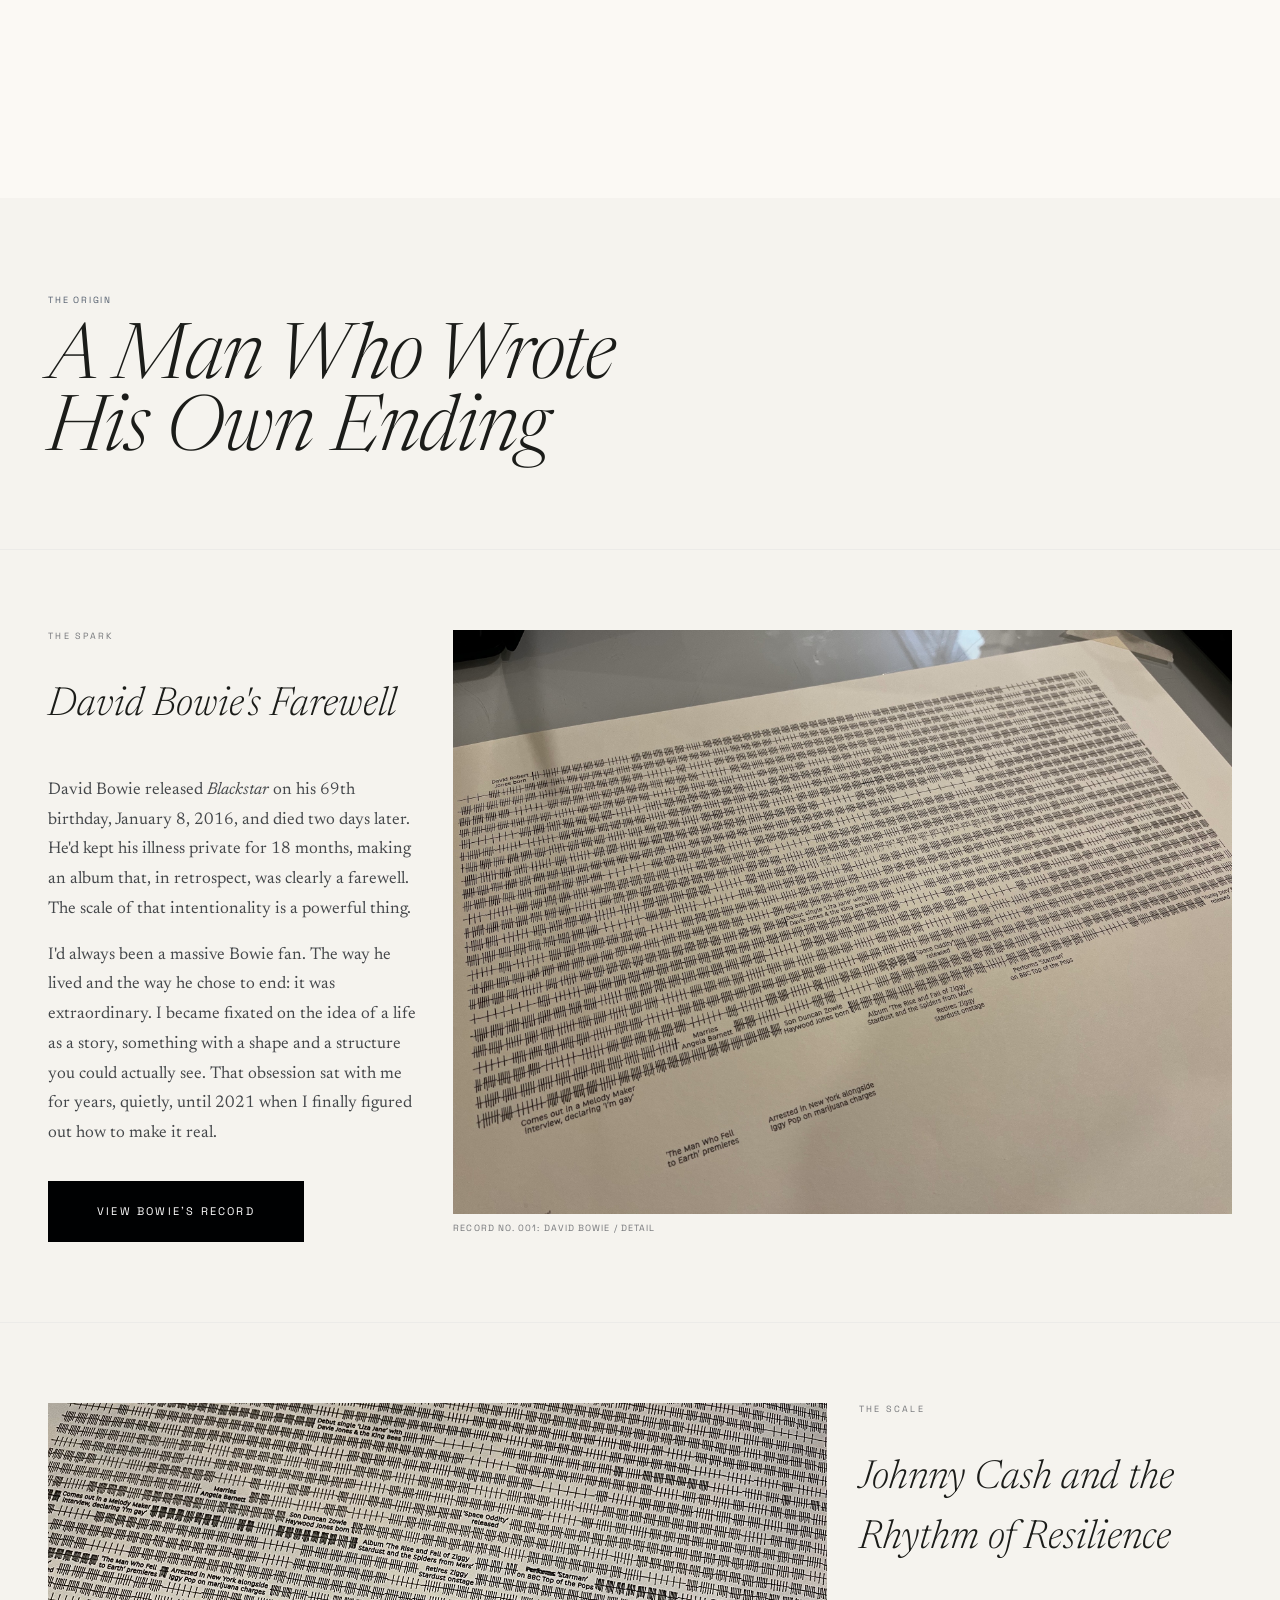
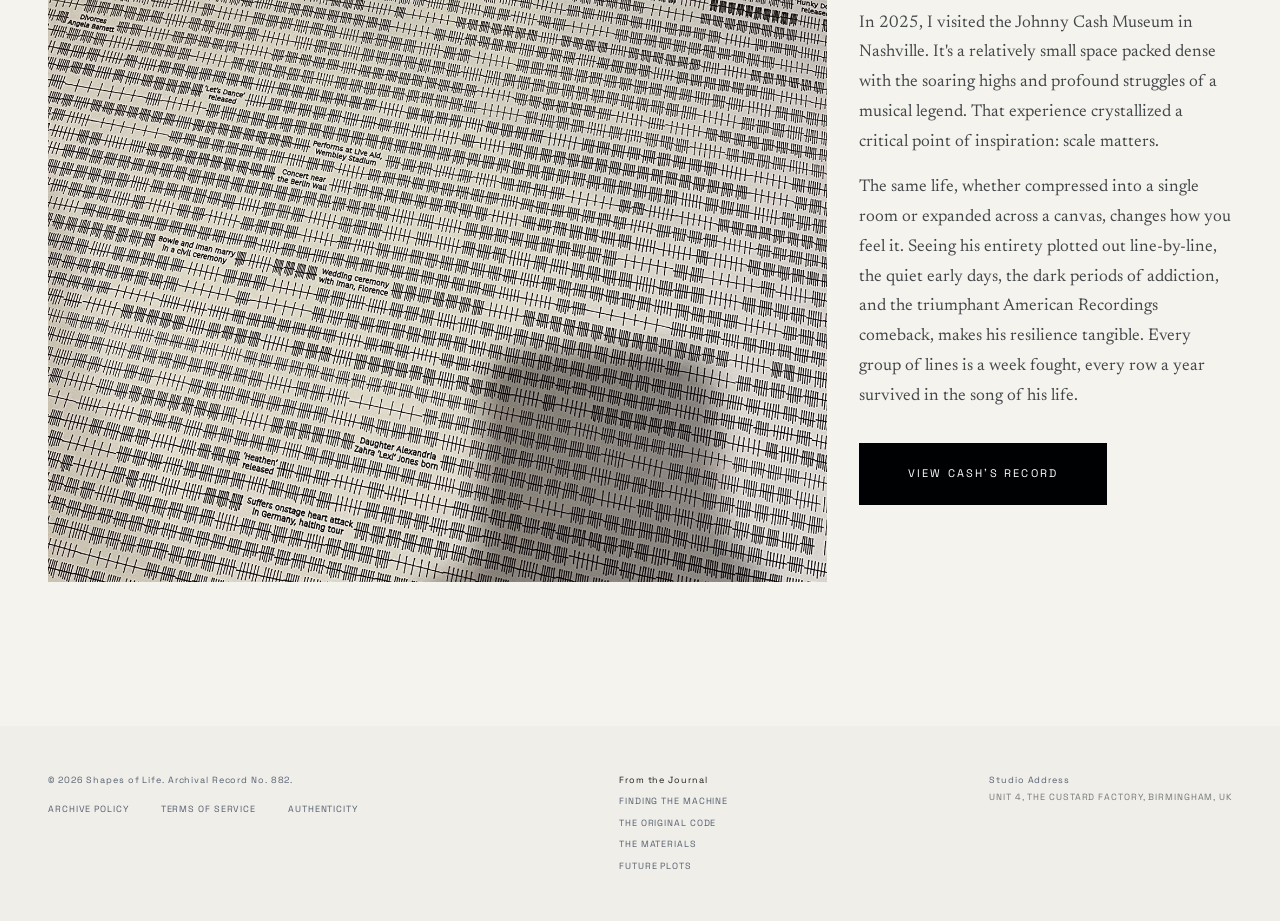
==== commit 774dc9e9: "Revise narrative to 1st person, integrate Studio Journal, enhance algorithm graphics, and polish sit" ====
--- a/index.html
+++ b/index.html
@@ -4,12 +4,14 @@
 <head>
   <meta charset="UTF-8" />
   <meta name="viewport" content="width=device-width, initial-scale=1.0" />
-  <title>Shapes of Life — Archival Pen Plotter Art</title>
+  <title>Shapes of Life: Archival Pen Plotter Art</title>
   <meta name="description"
-    content="Limited edition pen plotter art translating the lives of music icons into 29,000+ hand-plotted hash marks. David Bowie. Johnny Cash. And more." />
+    content="Archival pen plotter art translating the lives of music icons into 29,000+ hand-plotted hash marks. David Bowie. Johnny Cash. And more." />
   <link rel="stylesheet" href="styles/index.css" />
   <style>
-    /* ---- Hero ---- */
+    /* ---- Index + Process Merged Styles ---- */
+
+    /* ---- HOMEPAGE HERO ---- */
     .hero {
       position: relative;
       min-height: 100svh;
@@ -25,11 +27,11 @@
       z-index: 0;
     }
 
-    .hero__bg img {
+    .hero__bg video {
       width: 100%;
       height: 100%;
       object-fit: cover;
-      object-position: center top;
+      object-position: center;
       filter: grayscale(1) brightness(1.06);
       opacity: 0.88;
     }
@@ -96,101 +98,385 @@
       margin-top: 0.25rem;
     }
 
-    /* ---- Process Section ---- */
-    .process-section {
-      padding: 8rem 2rem;
-      background: var(--surface-low);
-    }
-
-    @media (min-width: 768px) {
-      .process-section {
-        padding: 8rem 3rem;
-      }
-    }
-
-    .process-section__container {
+    /* ---- PROCESS HERO (Adapted to 2-col) ---- */
+    .process-hero {
+      padding: 6rem 2rem 8rem;
       max-width: var(--max-width);
       margin: 0 auto;
     }
 
-    .process-header {
-      display: flex;
-      flex-direction: column;
-      gap: 3rem;
-      margin-bottom: 6rem;
-    }
-
     @media (min-width: 768px) {
-      .process-header {
-        flex-direction: row;
-        justify-content: space-between;
-        align-items: flex-start;
-      }
-    }
-
-    .process-header__left {
-      max-width: 540px;
-    }
-
-    .process-header__right {
-      max-width: 320px;
-      border-left: 1px solid rgba(117, 119, 122, 0.2);
-      padding-left: 2rem;
-    }
-
-    .process-header__right .spec-table {
-      margin-top: 1.5rem;
-    }
-
-    .process-phases {
+      .process-hero {
+        padding: 6rem 3rem 10rem;
+      }
+    }
+
+    .process-hero__grid {
       display: grid;
       grid-template-columns: 1fr;
-      gap: 1px;
+      gap: 3rem;
     }
 
     @media (min-width: 768px) {
-      .process-phases {
-        grid-template-columns: repeat(3, 1fr);
-      }
-    }
-
-    .phase-card {
-      background: var(--surface);
+      .process-hero__grid {
+        grid-template-columns: 7fr 5fr;
+        align-items: center;
+        gap: 4rem;
+      }
+    }
+
+    .process-hero__right {
+      aspect-ratio: 16 / 9;
+      background: var(--surface-container);
+      border: 1px solid rgba(197, 198, 202, 0.25);
+      position: relative;
       overflow: hidden;
-    }
-
-    .phase-card:nth-child(2) {
-      margin-top: 0;
-    }
-
-    @media (min-width: 768px) {
-      .phase-card:nth-child(2) {
-        margin-top: 6rem;
-      }
-    }
-
-    .phase-card__img {
-      aspect-ratio: 3 / 4;
-      overflow: hidden;
-    }
-
-    .phase-card__img img {
+      display: flex;
+      align-items: center;
+      justify-content: center;
+    }
+
+    .process-hero__right video {
       width: 100%;
       height: 100%;
       object-fit: cover;
-      transition: transform 0.7s ease;
       filter: grayscale(1);
     }
 
-    .phase-card:hover .phase-card__img img {
-      transform: scale(1.04);
-    }
-
-    .phase-card__body {
-      padding: 1.5rem;
-    }
-
-    /* ---- Gallery Teaser ---- */
+    /* ---- PROCESS SECTIONS ---- */
+    .sections-wrapper {
+      display: flex;
+      flex-direction: column;
+      gap: 10rem;
+      padding-bottom: 4rem;
+    }
+
+    @media (min-width: 768px) {
+      .sections-wrapper {
+        gap: 14rem;
+      }
+    }
+
+    .process-block {
+      max-width: var(--max-width);
+      margin: 0 auto;
+      padding: 0 2rem;
+      display: grid;
+      grid-template-columns: 1fr;
+      gap: 3rem;
+    }
+
+    @media (min-width: 768px) {
+      .process-block {
+        padding: 0 3rem;
+        grid-template-columns: repeat(12, 1fr);
+        gap: 2rem;
+        align-items: start;
+      }
+    }
+
+    .process-block__text {
+      grid-column: 1;
+      border-top: 1px solid rgba(197, 198, 202, 0.25);
+      padding-top: 2rem;
+    }
+
+    .process-block__visual {
+      grid-column: 1;
+    }
+
+    .process-block--ltr .process-block__text {
+      order: 1;
+    }
+
+    .process-block--ltr .process-block__visual {
+      order: 2;
+    }
+
+    .process-block--rtl .process-block__visual {
+      order: 1;
+    }
+
+    .process-block--rtl .process-block__text {
+      order: 2;
+    }
+
+    @media (min-width: 768px) {
+      .process-block--ltr .process-block__text {
+        grid-column: 1 / 5;
+        order: 1;
+      }
+
+      .process-block--ltr .process-block__visual {
+        grid-column: 5 / 13;
+        order: 2;
+      }
+
+      .process-block--rtl .process-block__visual {
+        grid-column: 1 / 9;
+        order: 1;
+      }
+
+      .process-block--rtl .process-block__text {
+        grid-column: 9 / 13;
+        order: 2;
+      }
+    }
+
+    /* Hash Animation */
+    .hash-animation {
+      background: var(--surface-container);
+      border: 1px solid rgba(197, 198, 202, 0.3);
+      height: 400px;
+      display: flex;
+      flex-direction: column;
+      align-items: center;
+      justify-content: center;
+      position: relative;
+      overflow: hidden;
+    }
+
+    .hash-svg {
+      width: 100%;
+      max-width: 380px;
+      height: auto;
+      stroke: var(--primary);
+      stroke-width: 1.5;
+      stroke-linecap: square;
+      fill: none;
+      opacity: 0.85;
+    }
+
+    .hash-line {
+      stroke-dasharray: 100;
+      stroke-dashoffset: 100;
+    }
+
+    .hash-line.draw {
+      animation: dash 1.1s linear forwards;
+    }
+
+    @keyframes dash {
+      to {
+        stroke-dashoffset: 0;
+      }
+    }
+
+    .hash-metrics {
+      display: flex;
+      gap: 3rem;
+      margin-top: 2rem;
+      font-family: var(--font-label);
+      text-transform: uppercase;
+    }
+
+    .hash-metric {
+      display: flex;
+      flex-direction: column;
+      align-items: center;
+      gap: 0.5rem;
+    }
+
+    .metric-val {
+      font-family: var(--font-headline);
+      font-size: 1.5rem;
+      font-style: italic;
+      color: var(--primary);
+      font-weight: 300;
+      text-transform: none;
+      font-variant-numeric: tabular-nums;
+      width: 180px;
+      text-align: center;
+      white-space: nowrap;
+    }
+
+    .metric-label {
+      font-size: 0.625rem;
+      letter-spacing: 0.15em;
+      color: var(--outline);
+    }
+
+    /* Code Block Interactive Animation */
+    .algo-svg {
+      transition: opacity 0.3s ease;
+      opacity: 0;
+    }
+
+    .code-block--interactive:hover .algo-svg,
+    .code-block--interactive:focus .algo-svg {
+      opacity: 1;
+    }
+
+    .code-block--interactive:hover .interactive-status {
+      color: var(--primary);
+    }
+
+    .code-block--interactive .interactive-status::after {
+      content: "Hover to execute";
+    }
+
+    .code-block--interactive:hover .interactive-status::after {
+      content: "Executing algorithm...";
+    }
+
+    .algo-line {
+      stroke-dasharray: 100;
+      stroke-dashoffset: 100;
+    }
+
+    .code-block--interactive:hover .algo-line {
+      animation: algoDash 0.6s ease forwards;
+    }
+
+    @keyframes algoDash {
+      0% {
+        stroke-dashoffset: 100;
+      }
+
+      100% {
+        stroke-dashoffset: 0;
+      }
+    }
+
+    /* Special Layout for Pen & Paper + Machine */
+    .machine-grid {
+      display: flex;
+      flex-direction: column;
+      gap: 0.5rem;
+    }
+
+    .machine-grid__top {
+      display: grid;
+      grid-template-columns: 1fr 1fr;
+      gap: 0.5rem;
+    }
+
+    .machine-grid__top img {
+      width: 100%;
+      aspect-ratio: 1 / 1;
+      object-fit: cover;
+      filter: grayscale(1);
+    }
+
+    .machine-grid__bottom video {
+      width: 100%;
+      aspect-ratio: 21 / 9;
+      object-fit: cover;
+      filter: grayscale(1);
+      display: block;
+    }
+
+    /* Canvas Placeholder */
+    .canvas-placeholder {
+      aspect-ratio: 19 / 24;
+      background: var(--surface-container);
+      border: 1px solid rgba(197, 198, 202, 0.25);
+      display: flex;
+      align-items: center;
+      justify-content: center;
+      position: relative;
+      overflow: hidden;
+    }
+
+    .canvas-placeholder__label {
+      position: absolute;
+      bottom: 1.5rem;
+      right: 1.5rem;
+    }
+
+    /* ---- ORIGIN STORY ---- */
+    .origin-section {
+      background: var(--surface-low);
+      padding: 0 0 4rem;
+      margin-top: 8rem;
+    }
+
+    .origin-section__header {
+      max-width: var(--max-width);
+      margin: 0 auto;
+      padding: 6rem 2rem 5rem;
+    }
+
+    @media (min-width: 768px) {
+      .origin-section__header {
+        padding: 6rem 3rem 5rem;
+      }
+    }
+
+    .origin-blocks {
+      display: flex;
+      flex-direction: column;
+      gap: 0;
+    }
+
+    .origin-block {
+      max-width: var(--max-width);
+      margin: 0 auto;
+      padding: 4rem 2rem;
+      display: grid;
+      grid-template-columns: 1fr;
+      gap: 3rem;
+      border-top: 1px solid rgba(197, 198, 202, 0.2);
+      width: 100%;
+    }
+
+    @media (min-width: 768px) {
+      .origin-block {
+        padding: 5rem 3rem;
+        grid-template-columns: repeat(12, 1fr);
+        gap: 2rem;
+        align-items: start;
+      }
+
+      .origin-block--ltr .origin-block__text {
+        grid-column: 1 / 5;
+        order: 1;
+      }
+
+      .origin-block--ltr .origin-block__visual {
+        grid-column: 5 / 13;
+        order: 2;
+      }
+
+      .origin-block--rtl .origin-block__visual {
+        grid-column: 1 / 9;
+        order: 1;
+      }
+
+      .origin-block--rtl .origin-block__text {
+        grid-column: 9 / 13;
+        order: 2;
+      }
+    }
+
+    .origin-block__text {
+      display: flex;
+      flex-direction: column;
+      gap: 1rem;
+    }
+
+    .origin-block__visual {
+      overflow: hidden;
+    }
+
+    .origin-block__visual img {
+      width: 100%;
+      height: 100%;
+      object-fit: cover;
+      filter: grayscale(0.15);
+      aspect-ratio: 4 / 3;
+    }
+
+    .origin-caption {
+      margin-top: 0.5rem;
+      font-family: var(--font-label);
+      font-size: 0.5625rem;
+      text-transform: uppercase;
+      letter-spacing: 0.12em;
+      color: var(--outline);
+    }
+
+    /* ---- GALLERY TEASER ---- */
     .gallery-section {
       padding: 8rem 2rem;
       background: var(--surface);
@@ -233,10 +519,6 @@
       display: flex;
       flex-direction: column;
       gap: 2rem;
-    }
-
-    .gallery-item:nth-child(2) {
-      padding-top: 0;
     }
 
     @media (min-width: 768px) {
@@ -304,7 +586,6 @@
       <a href="index.html" class="nav__logo">Shapes of Life</a>
       <div class="nav__links">
         <a href="collection.html" class="nav__link">Collection</a>
-        <a href="process.html" class="nav__link">Process</a>
       </div>
       <div class="nav__actions">
         <button class="nav__cart-btn" aria-label="Shopping cart">
@@ -318,174 +599,313 @@
     </div>
   </nav>
 
-  <!-- Mobile Drawer -->
-  <div class="nav__mobile-drawer" aria-hidden="true">
-    <a href="collection.html" class="nav__link">Collection</a>
-    <a href="process.html" class="nav__link">Process</a>
-  </div>
-
   <main>
-
-    <!-- HERO -->
+    <!-- Section 1: Hero Video -->
     <section class="hero" aria-label="Hero">
       <div class="hero__bg">
-        <video src="assets/videos/IMG_4499.mp4" autoplay loop muted playsinline
-          style="width: 100%; height: 100%; object-fit: cover;"></video>
+        <video src="assets/videos/IMG_4499.mp4" autoplay loop muted playsinline></video>
         <div class="hero__gradient"></div>
       </div>
-
       <div class="hero__content" data-fade>
-        <p class="label-sm hero__kicker">Record No. 001 — David Bowie</p>
+        <p class="label-sm hero__kicker">Record No. 001: David Bowie</p>
         <h1 class="display-lg hero__headline ink-bleed">
           The Shape of a Life.
         </h1>
         <p class="body-lg hero__sub">
-          Visualizing the lives of music icons through ink and paper.
+          Every individual line is a day and every group of hash marks (which are made up of 6 vertical and one
+          horizontal) is a week. Each full row represents a full year. The whole piece is a life.
         </p>
         <div class="hero__ctas">
           <a href="collection.html" class="btn-primary">View the Collection</a>
-          <div class="hero__availability">
-            <span class="label-sm">Availability</span>
-            <p>Each piece is a limited edition of 50.</p>
-          </div>
         </div>
       </div>
     </section>
 
-    <!-- PROCESS -->
-    <section class="process-section archival-grid" aria-labelledby="process-heading">
-      <div class="process-section__container">
-
-        <div class="process-header">
-          <div class="process-header__left" data-fade>
-            <p class="label-sm" style="color:var(--tint);margin-bottom:1rem;">Methodology</p>
-            <h2 id="process-heading" class="display-md" style="margin-bottom:2rem;">From an Idea<br />to Ink on Paper
-            </h2>
-            <p class="body-lg">
-              This all started as a simple idea: how do we visualize a life? Today, it involves researching our favorite
-              icons, translating their life events into code, and using a Bantam Tools NextDraw™ 2234 large format
-              plotter to physically draw their timelines using archival ink.
-            </p>
-          </div>
-
-          <div class="process-header__right" data-fade>
-            <span class="label-sm" style="color:var(--outline);">Technical Specs</span>
-            <ul class="spec-table">
-              <li class="spec-row">
-                <span class="spec-row__key">Substrate</span>
-                <span class="spec-row__val" style="font-style:italic;font-family:var(--font-headline);">300gsm Cotton
-                  Rag, Acid-Free</span>
-              </li>
-              <li class="spec-row">
-                <span class="spec-row__key">Instrument</span>
-                <span class="spec-row__val" style="font-style:italic;font-family:var(--font-headline);">Bantam Tools
-                  NextDraw™ 2234</span>
-              </li>
-              <li class="spec-row">
-                <span class="spec-row__key">Pigment</span>
-                <span class="spec-row__val" style="font-style:italic;font-family:var(--font-headline);">Isograph
-                  Technical Ink</span>
-              </li>
-            </ul>
-          </div>
-        </div>
-
-        <!-- 3-phase staggered grid -->
-        <div class="process-phases">
-          <div class="phase-card" data-fade>
-            <div class="phase-card__img code-block" style="border: none; margin-bottom: 1.5rem; height: auto; aspect-ratio: 3 / 4;">
-              <div class="code-block__header">
-                <span class="code-block__filename">path_generator.py</span>
-                <div class="code-block__dots">
-                  <div class="code-block__dot"></div>
-                  <div class="code-block__dot"></div>
-                </div>
+    <!-- Section 2: Story Behind the Lines -->
+    <header class="process-hero" style="padding-top:10rem;">
+      <div class="process-hero__grid" data-fade>
+        <div>
+          <span class="label-sm" style="color:var(--outline);display:block;margin-bottom:1.5rem;">Document 01:
+            Methodology</span>
+          <h2 id="process-heading" class="display-md" style="margin-bottom:2rem;">The Story Behind<br />the
+            Lines.</h2>
+          <p class="body-lg" style="margin-top: 2rem;">
+            How I turn the lives of my favorite icons into physical pieces of art. The journey from deterministic code
+            to the physical friction of an archival pen plot.
+          </p>
+        </div>
+        <div class="process-hero__right">
+          <video src="assets/videos/IMG_4496.mp4" autoplay loop muted playsinline></video>
+        </div>
+      </div>
+    </header>
+
+    <div class="sections-wrapper">
+      <!-- Section 3: Watching Time Tick Off -->
+      <div class="process-block process-block--rtl" data-fade>
+        <div class="process-block__visual">
+          <div class="hash-animation" id="hashDemo" aria-hidden="true">
+            <svg class="hash-svg" viewBox="0 0 250 100" xmlns="http://www.w3.org/2000/svg">
+              <!-- Week 1 -->
+              <path class="hash-line" d="M 15 20 L 15 80" />
+              <path class="hash-line" d="M 23 20 L 23 80" />
+              <path class="hash-line" d="M 31 20 L 31 80" />
+              <path class="hash-line" d="M 39 20 L 39 80" />
+              <path class="hash-line" d="M 47 20 L 47 80" />
+              <path class="hash-line" d="M 55 20 L 55 80" />
+              <path class="hash-line" d="M 7 50 L 63 50" />
+              <!-- Week 2 -->
+              <path class="hash-line" d="M 75 20 L 75 80" />
+              <path class="hash-line" d="M 83 20 L 83 80" />
+              <path class="hash-line" d="M 91 20 L 91 80" />
+              <path class="hash-line" d="M 99 20 L 99 80" />
+              <path class="hash-line" d="M 107 20 L 107 80" />
+              <path class="hash-line" d="M 115 20 L 115 80" />
+              <path class="hash-line" d="M 67 50 L 123 50" />
+              <!-- Week 3 -->
+              <path class="hash-line" d="M 135 20 L 135 80" />
+              <path class="hash-line" d="M 143 20 L 143 80" />
+              <path class="hash-line" d="M 151 20 L 151 80" />
+              <path class="hash-line" d="M 159 20 L 159 80" />
+              <path class="hash-line" d="M 167 20 L 167 80" />
+              <path class="hash-line" d="M 175 20 L 175 80" />
+              <path class="hash-line" d="M 127 50 L 183 50" />
+              <!-- Week 4 -->
+              <path class="hash-line" d="M 195 20 L 195 80" />
+              <path class="hash-line" d="M 203 20 L 203 80" />
+              <path class="hash-line" d="M 211 20 L 211 80" />
+              <path class="hash-line" d="M 219 20 L 219 80" />
+              <path class="hash-line" d="M 227 20 L 227 80" />
+              <path class="hash-line" d="M 235 20 L 235 80" />
+              <path class="hash-line" d="M 187 50 L 243 50" />
+            </svg>
+            <div class="hash-metrics">
+              <div class="hash-metric"><span class="metric-val" id="hashTime">0.0s</span><span class="metric-label">Plot
+                  Time</span></div>
+              <div class="hash-metric"><span class="metric-val" id="hashLife">0 Days</span><span
+                  class="metric-label">Life Equivalent</span></div>
+            </div>
+          </div>
+        </div>
+        <div class="process-block__text">
+          <span class="process-step">Observation</span>
+          <h2 class="process-step__title">Watching Time Tick Off</h2>
+          <div class="process-step__body" style="display:flex;flex-direction:column;gap:1rem;">
+            <p>I have spent many hours mesmerized, just watching the lines tick off, day by day, month by month, year
+              by year. A standard print copies an image. But a pen plot is a performance. Each group of hash marks is a
+              week of a real human life, drawn in sequence, one after another.</p>
+            <p>In my own life, I feel like ten years have flown by in a moment. One day I had a little toddler at home;
+              now he's almost 13. These pieces make that kind of time tangible in a way I can't fully explain. You just
+              feel it when you stand in front of one.</p>
+          </div>
+        </div>
+      </div>
+
+      <!-- Section 4: The Algorithm -->
+      <div class="process-block process-block--ltr" data-fade>
+        <div class="process-block__text">
+          <span class="process-step">Phase 01</span>
+          <h2 class="process-step__title">The Algorithm</h2>
+          <div class="process-step__body" style="display:flex;flex-direction:column;gap:1rem;">
+            <p>I pick these iconic people because I love their work and want to better understand their lives. Each
+              timeline is researched and curated to create a balance of history and time, translating the span of their
+              life events into fluid, deterministic geometry.</p>
+            <p>A custom Python script then processes these inputs. I've spent over a year refining this code to ensure
+              it derives a beautiful, flowing visual path for the plotter to follow.</p>
+          </div>
+        </div>
+        <div class="process-block__visual">
+          <div class="code-block code-block--interactive"
+            style="background:var(--surface-container);color:var(--primary);border:1px solid rgba(197, 198, 202, 0.25);padding:0;font-family:monospace;font-size:0.8rem;display:flex;flex-direction:column;height:400px;overflow:hidden;position:relative;cursor:pointer;"
+            aria-label="Interactive algorithm demonstration" tabindex="0">
+            <div
+              style="display:flex;justify-content:space-between;padding:1rem 1.5rem;border-bottom:1px solid rgba(197, 198, 202, 0.25);background:var(--surface);">
+              <span
+                style="color:var(--outline);text-transform:uppercase;letter-spacing:0.1em;font-size:0.65rem;">draw_cash_weeks_grid.py</span>
+              <span style="color:var(--outline);font-size:0.65rem;" class="interactive-status"></span>
+            </div>
+
+            <div style="display:flex;flex:1;overflow:hidden;">
+              <div
+                style="flex: 0 0 50%;padding:1.5rem;overflow-y:auto;border-right:1px solid rgba(197, 198, 202, 0.15);">
+                <pre style="margin:0;line-height:1.6;"><span style="color:var(--outline);"># Draw week hashes with tilt & jitter</span>
+<span style="font-weight:bold;">def</span> draw_week_hashes_tilted(rng, xi, yi, wi, hi):
+    <span style="color:var(--outline);"># 6 vertical marks (Mon-Sat)</span>
+    xs = _jittered_vertical_xs(rng, xi, wi)
+    
+    <span style="color:var(--outline);"># Draw verticals</span>
+    <span style="font-weight:bold;">for</span> x_center <span style="font-weight:bold;">in</span> xs:
+        theta_deg = 90.0 + rng.uniform(-2.2, 2.2)
+        sw = <span style="font-style:italic;">"0.4pt"</span> <span style="color:var(--outline);"># stroke width</span>
+        p = f<span style="font-style:italic;">"M {x_top},{y_top} L {x_bot},{y_bot}"</span>
+        dwg.add(Path(p, stroke=INK, width=sw))
+        
+    <span style="color:var(--outline);"># Draw Saturday crossbar</span>
+    frac = rng.uniform(0.42, 0.58)
+    yc = yi + frac * hi
+    p = f<span style="font-style:italic;">"M {x_left},{y_left} L {x_right},{y_right}"</span>
+    dwg.add(Path(p, stroke=INK, width=sw))</pre>
               </div>
-              <pre><span class="cm"># Hash Generation Logic</span>
-<span class="kw">def</span> generate_path(seed, n):
-    pts = []
-    <span class="kw">for</span> i <span class="kw">in</span> range(n):
-        x = noise.pnoise1(i * seed)
-        y = noise.pnoise1(i + 100)
-        pts.append((x, y))
-    <span class="kw">return</span> Path(pts)
-
-<span class="kw">for</span> week <span class="kw">in</span> events:
-    p = generate_path(week.seed, 12)
-    canvas.draw(p, pen=<span class="st">'0.1mm'</span>)</pre>
+
+              <div class="code-visual-output"
+                style="flex:1;display:flex;align-items:center;justify-content:center;background:var(--surface-low);padding:2rem;">
+                <svg viewBox="0 0 250 100" class="algo-svg"
+                  style="width:100%;max-width:320px;height:auto;stroke:var(--primary);stroke-width:1.5;stroke-linecap:round;fill:none;">
+                  <!-- Week 1 -->
+                  <path class="algo-line" style="animation-delay: 0.0s" d="M 15 21 L 13 81" />
+                  <path class="algo-line" style="animation-delay: 0.1s" d="M 22 18 L 24 82" />
+                  <path class="algo-line" style="animation-delay: 0.2s" d="M 31 23 L 30 78" />
+                  <path class="algo-line" style="animation-delay: 0.3s" d="M 40 19 L 38 80" />
+                  <path class="algo-line" style="animation-delay: 0.4s" d="M 46 22 L 48 77" />
+                  <path class="algo-line" style="animation-delay: 0.5s" d="M 55 18 L 54 83" />
+                  <path class="algo-line" style="animation-delay: 0.6s" d="M 8 50 L 61 53" />
+                  <!-- Week 2 -->
+                  <path class="algo-line" style="animation-delay: 0.7s" d="M 74 18 L 76 83" />
+                  <path class="algo-line" style="animation-delay: 0.8s" d="M 81 21 L 82 78" />
+                  <path class="algo-line" style="animation-delay: 0.9s" d="M 90 19 L 88 84" />
+                  <path class="algo-line" style="animation-delay: 1.0s" d="M 98 23 L 95 78" />
+                  <path class="algo-line" style="animation-delay: 1.1s" d="M 105 18 L 108 81" />
+                  <path class="algo-line" style="animation-delay: 1.2s" d="M 116 21 L 113 77" />
+                  <path class="algo-line" style="animation-delay: 1.3s" d="M 68 47 L 123 54" />
+                  <!-- Week 3 -->
+                  <path class="algo-line" style="animation-delay: 1.4s" d="M 136 22 L 132 77" />
+                  <path class="algo-line" style="animation-delay: 1.5s" d="M 144 19 L 145 84" />
+                  <path class="algo-line" style="animation-delay: 1.6s" d="M 150 20 L 149 81" />
+                  <path class="algo-line" style="animation-delay: 1.7s" d="M 158 24 L 157 76" />
+                  <path class="algo-line" style="animation-delay: 1.8s" d="M 166 18 L 169 82" />
+                  <path class="algo-line" style="animation-delay: 1.9s" d="M 176 22 L 174 77" />
+                  <path class="algo-line" style="animation-delay: 2.0s" d="M 126 56 L 184 50" />
+                  <!-- Week 4 -->
+                  <path class="algo-line" style="animation-delay: 2.1s" d="M 193 19 L 195 83" />
+                  <path class="algo-line" style="animation-delay: 2.2s" d="M 204 22 L 201 77" />
+                  <path class="algo-line" style="animation-delay: 2.3s" d="M 210 18 L 213 81" />
+                  <path class="algo-line" style="animation-delay: 2.4s" d="M 220 23 L 217 76" />
+                  <path class="algo-line" style="animation-delay: 2.5s" d="M 226 19 L 228 84" />
+                  <path class="algo-line" style="animation-delay: 2.6s" d="M 234 21 L 236 80" />
+                  <path class="algo-line" style="animation-delay: 2.7s" d="M 185 45 L 245 55" />
+                </svg>
+              </div>
             </div>
-            <div class="phase-card__body">
-              <span class="label-sm" style="color:var(--outline);">Phase 01</span>
-              <h3 class="headline" style="margin-top:0.5rem;">The Algorithm</h3>
+          </div>
+        </div>
+      </div>
+
+      <!-- Section 5: The Layout -->
+      <div class="process-block process-block--rtl" data-fade>
+        <div class="process-block__visual">
+          <div class="canvas-placeholder">
+            <!-- Wireframe canvas SVG -->
+            <svg viewBox="0 0 100 126" width="55%" style="opacity:0.22;color:var(--primary);" aria-hidden="true">
+              <rect x="8" y="8" width="84" height="110" fill="none" stroke="currentColor" stroke-width="0.5" />
+              <line x1="50" y1="0" x2="50" y2="126" stroke="currentColor" stroke-width="0.2" stroke-dasharray="3,3" />
+              <line x1="0" y1="63" x2="100" y2="63" stroke="currentColor" stroke-width="0.2" stroke-dasharray="3,3" />
+              <rect x="20" y="20" width="20" height="20" fill="none" stroke="currentColor" stroke-width="0.3" />
+              <rect x="60" y="50" width="18" height="30" fill="none" stroke="currentColor" stroke-width="0.3" />
+              <line x1="15" y1="55" x2="45" y2="55" stroke="currentColor" stroke-width="0.2" />
+              <line x1="15" y1="60" x2="38" y2="60" stroke="currentColor" stroke-width="0.2" />
+              <line x1="15" y1="65" x2="42" y2="65" stroke="currentColor" stroke-width="0.2" />
+            </svg>
+            <span class="label-sm canvas-placeholder__label" style="color:rgba(117,119,122,0.6);">Canvas: 19 × 24 IN /
+              Scale: 1:1</span>
+          </div>
+        </div>
+        <div class="process-block__text">
+          <span class="process-step">Phase 02</span>
+          <h2 class="process-step__title">The Layout</h2>
+          <div class="process-step__body" style="display:flex;flex-direction:column;gap:1rem;">
+            <p>The transition from code to canvas requires human intuition. Every design is reviewed and carefully
+              adjusted.</p>
+            <p>I print dozens of test prints for each piece, tweaking the hash mark spacing, text layout, and even the
+              speed and pressure of the plotter to get it just right before the final plot begins.</p>
+          </div>
+        </div>
+      </div>
+
+      <!-- Section 6: Pen & Paper + Machine -->
+      <div class="process-block process-block--ltr" data-fade>
+        <div class="process-block__text">
+          <span class="process-step">Phase 03</span>
+          <h2 class="process-step__title">Pen & Paper + Machine</h2>
+          <div class="process-step__body" style="display:flex;flex-direction:column;gap:1rem;">
+            <p>Permanence is my priority. I utilize 300gsm acid-free cotton rag paper, chosen for its structural
+              integrity and tactile grain, paired with lightfast carbon-based pigment ink (ISO 12757-2).</p>
+            <p>Every single piece is unique. The imperfections of pen on paper, the subtle vibrations of the studio, and
+              the way the ink absorbs into the stock means no two plots are ever the same. I utilize a Bantam
+              Tools NextDraw™ large format plotter for its mechanical precision, but it's the physical friction that
+              gives the piece its soul. A single piece can take over 8 hours of plotting.</p>
+          </div>
+        </div>
+        <div class="process-block__visual">
+          <div class="machine-grid">
+            <div class="machine-grid__top">
+              <img src="assets/images/IMG_4500.jpg" alt="Paper grain texture of heavy cotton archival stock" />
+              <img src="assets/images/IMG_4501.jpg" alt="Pigment ink plotting" />
             </div>
-          </div>
-
-          <div class="phase-card" data-fade>
-            <div class="phase-card__img">
-              <video src="assets/videos/IMG_4496.mp4" autoplay loop muted playsinline
-                style="width: 100%; height: 100%; object-fit: cover;"></video>
+            <div class="machine-grid__bottom">
+              <video src="assets/videos/IMG_4498.mp4" autoplay loop muted playsinline></video>
             </div>
-            <div class="phase-card__body">
-              <span class="label-sm" style="color:var(--outline);">Phase 02</span>
-              <h3 class="headline" style="margin-top:0.5rem;">The Execution</h3>
+          </div>
+        </div>
+      </div>
+    </div><!-- End Sections Wrapper -->
+
+    <!-- Section 7: Origin Story -->
+    <section class="origin-section" aria-labelledby="origin-heading">
+      <div class="origin-section__header" data-fade>
+        <p class="label-sm" style="color:var(--tint);margin-bottom:1rem;">The Origin</p>
+        <h2 id="origin-heading" class="display-md" style="max-width:640px;">A Man Who Wrote His Own Ending</h2>
+      </div>
+
+      <div class="origin-blocks">
+        <div class="origin-block origin-block--ltr" data-fade>
+          <div class="origin-block__text">
+            <span class="process-step">The Spark</span>
+            <h3 class="process-step__title">David Bowie's Farewell</h3>
+            <div class="process-step__body" style="display:flex;flex-direction:column;gap:1rem;">
+              <p>David Bowie released <em>Blackstar</em> on his 69th birthday, January 8, 2016, and died two days
+                later. He'd kept his illness private for 18 months, making an album that, in retrospect, was clearly a
+                farewell. The scale of that intentionality is a powerful thing.</p>
+              <p>I'd always been a massive Bowie fan. The way he lived and the way he chose to end: it was
+                extraordinary. I became fixated on the idea of a life as a story, something with a shape and a structure
+                you could actually see. That obsession sat with me for years, quietly, until 2021 when I finally figured
+                out how to make it real.</p>
+              <a href="detail.html" class="btn-primary" style="align-self:flex-start;margin-top:1rem;">View Bowie's
+                Record</a>
             </div>
           </div>
-
-          <div class="phase-card" data-fade>
-            <div class="phase-card__img">
-              <img src="assets/images/IMG_4534.jpg" alt="Finished pen plotter artwork in a gallery setting"
-                style="filter:grayscale(0.2);" />
+          <div class="origin-block__visual">
+            <img src="assets/images/bowie_piece_1.jpg" alt="Shapes of Life: David Bowie pen plotter artwork detail" />
+            <p class="origin-caption">Record No. 001: David Bowie / Detail</p>
+          </div>
+        </div>
+
+        <div class="origin-block origin-block--rtl" data-fade>
+          <div class="origin-block__visual">
+            <img src="assets/images/IMG_4536.jpg" alt="Shapes of Life: Johnny Cash piece" style="aspect-ratio:1/1;" />
+          </div>
+          <div class="origin-block__text">
+            <span class="process-step">The Scale</span>
+            <h3 class="process-step__title">Johnny Cash and the Rhythm of Resilience</h3>
+            <div class="process-step__body" style="display:flex;flex-direction:column;gap:1rem;">
+              <p>In 2025, I visited the Johnny Cash Museum in Nashville. It's a relatively small space
+                packed dense with the soaring highs and profound struggles of a musical legend. That experience
+                crystallized a critical point of inspiration: scale matters.</p>
+              <p>The same life, whether compressed into a single room or expanded across a canvas, changes how you feel
+                it. Seeing his entirety plotted out line-by-line, the quiet early days, the dark periods of addiction,
+                and the triumphant American Recordings comeback, makes his resilience tangible. Every group of lines is a
+                week fought, every row a year survived in the song of his life.</p>
+              <a href="detail.html" class="btn-primary" style="align-self:flex-start;margin-top:1rem;">View Cash's
+                Record</a>
             </div>
-            <div class="phase-card__body">
-              <span class="label-sm" style="color:var(--outline);">Phase 03</span>
-              <h3 class="headline" style="margin-top:0.5rem;">The Final Piece</h3>
-            </div>
           </div>
         </div>
       </div>
     </section>
 
-    <!-- GALLERY TEASER -->
-    <section class="gallery-section" id="collection" aria-labelledby="gallery-heading">
-      <div class="gallery-section__container">
-        <p class="label-sm gallery-kicker">The Archival Record</p>
-
-        <div class="gallery-grid">
-          <div class="gallery-item" data-fade>
-            <a href="detail.html" class="gallery-item__matte">
-              <img src="assets/images/IMG_4534.jpg" alt="David Bowie pen plot artwork — Major Tom edition" />
-            </a>
-            <div class="gallery-item__meta">
-              <div>
-                <h3 class="gallery-item__title">Major Tom</h3>
-                <p class="gallery-item__edition">Plot No. 042/050</p>
-              </div>
-              <span class="label-md">£450.00</span>
-            </div>
-          </div>
-
-          <div class="gallery-item" data-fade>
-            <a href="detail.html" class="gallery-item__matte">
-              <img src="assets/images/IMG_4536.jpg" alt="Johnny Cash pen plot artwork — Station to Station" />
-            </a>
-            <div class="gallery-item__meta">
-              <div>
-                <h3 class="gallery-item__title">Station to Station</h3>
-                <p class="gallery-item__edition">Plot No. 011/050</p>
-              </div>
-              <span class="label-md">£450.00</span>
-            </div>
-          </div>
-        </div>
-
-        <a href="collection.html" class="btn-tertiary gallery-cta">Access Full Archive</a>
-      </div>
-    </section>
-
   </main>
 
-  <!-- FOOTER -->
-  <footer class="footer" role="contentinfo">
+  <footer class="footer" role="contentinfo"
+    style="display:flex; flex-wrap:wrap; gap:4rem; justify-content:space-between;">
     <div>
       <p class="footer__copy">© 2026 Shapes of Life. Archival Record No. 882.</p>
       <div class="footer__links" style="margin-top:1rem;">
@@ -495,12 +915,87 @@
       </div>
     </div>
     <div>
+      <p class="footer__copy" style="margin-bottom:0.5rem; color:var(--on-surface);">From the Journal</p>
+      <div class="footer__links" style="flex-direction:column; gap:0.5rem; align-items:flex-start;">
+        <a href="blog-finding-the-machine.html" class="footer__link">Finding the Machine</a>
+        <a href="blog-the-original-code.html" class="footer__link">The Original Code</a>
+        <a href="blog-the-materials.html" class="footer__link">The Materials</a>
+        <a href="blog-future-plots.html" class="footer__link">Future Plots</a>
+      </div>
+    </div>
+    <div>
       <p class="footer__copy" style="margin-bottom:0.25rem;">Studio Address</p>
       <p class="footer__address">Unit 4, The Custard Factory, Birmingham, UK</p>
     </div>
   </footer>
 
   <script src="scripts/main.js"></script>
+  <script>
+    // Hash animation logic ported directly from process.html
+    document.addEventListener("DOMContentLoaded", () => {
+      const lines = document.querySelectorAll("#hashDemo .hash-line");
+      const timeEl = document.getElementById("hashTime");
+      const lifeEl = document.getElementById("hashLife");
+      if (!lines.length || !timeEl || !lifeEl) return;
+
+      let currentHash = 0;
+      let interval;
+
+      function playAnimation() {
+        lines.forEach(l => l.classList.remove('draw'));
+        currentHash = 0;
+        updateMetrics(0);
+
+        interval = setInterval(() => {
+          if (currentHash < 28) {
+            lines[currentHash].style.animation = "none";
+            lines[currentHash].offsetHeight;
+            lines[currentHash].style.animation = null;
+            lines[currentHash].classList.add('draw');
+
+            currentHash++;
+            updateMetrics(currentHash);
+          } else {
+            clearInterval(interval);
+            setTimeout(playAnimation, 4000);
+          }
+        }, 1100);
+      }
+
+      function updateMetrics(count) {
+        timeEl.textContent = (count * 1.1).toFixed(1) + "s";
+
+        if (count === 0) {
+          lifeEl.textContent = "0 Days";
+        } else if (count === 28) {
+          lifeEl.textContent = "1 Month";
+        } else {
+          let days = count % 7;
+          let weeks = Math.floor(count / 7);
+
+          let parts = [];
+          if (weeks > 0) parts.push(weeks + " Wk" + (weeks > 1 ? "s" : ""));
+          if (days > 0) parts.push(days + " Day" + (days > 1 ? "s" : ""));
+
+          lifeEl.textContent = parts.join(", ");
+        }
+      }
+
+      const observer = new IntersectionObserver((entries) => {
+        entries.forEach(entry => {
+          if (entry.isIntersecting) {
+            if (!interval) playAnimation();
+          } else {
+            clearInterval(interval);
+            interval = null;
+          }
+        });
+      }, { threshold: 0.2 });
+
+      const demoEl = document.getElementById('hashDemo');
+      if (demoEl) observer.observe(demoEl);
+    });
+  </script>
 </body>
 
 </html>
